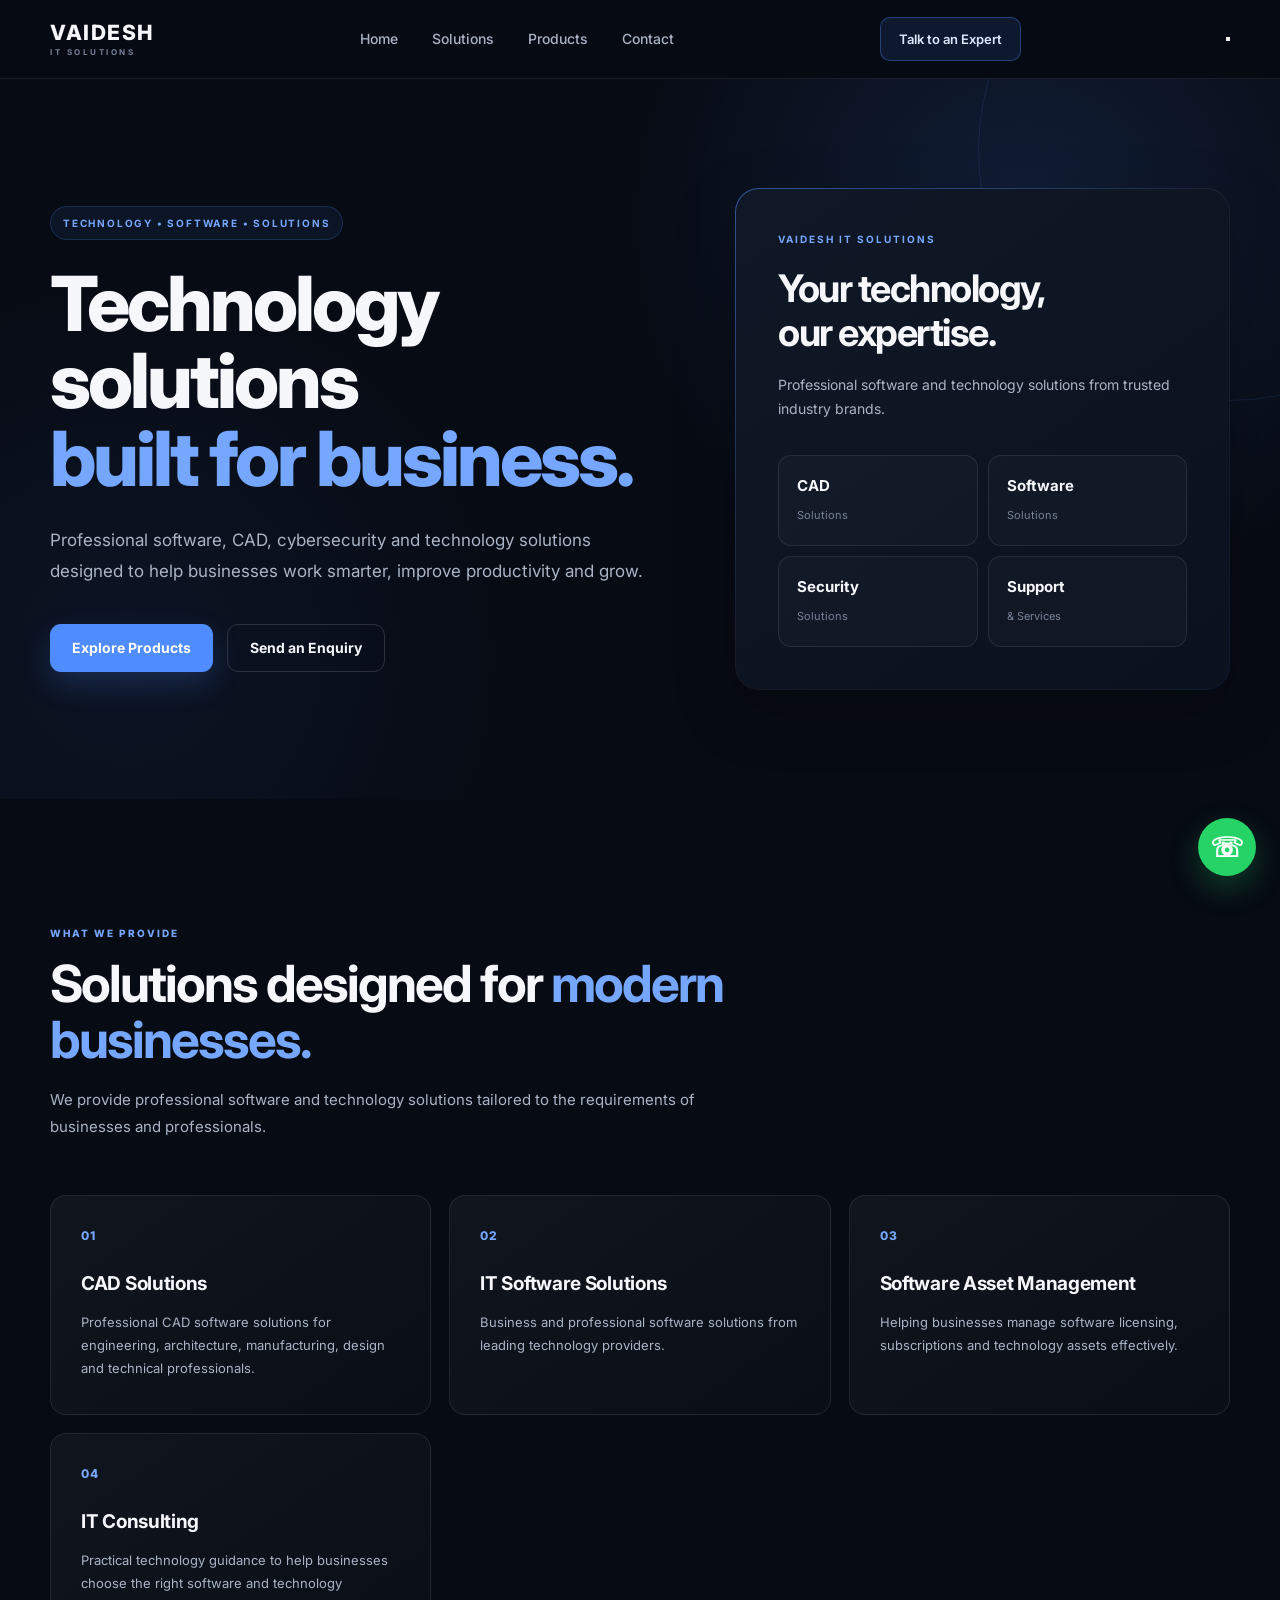
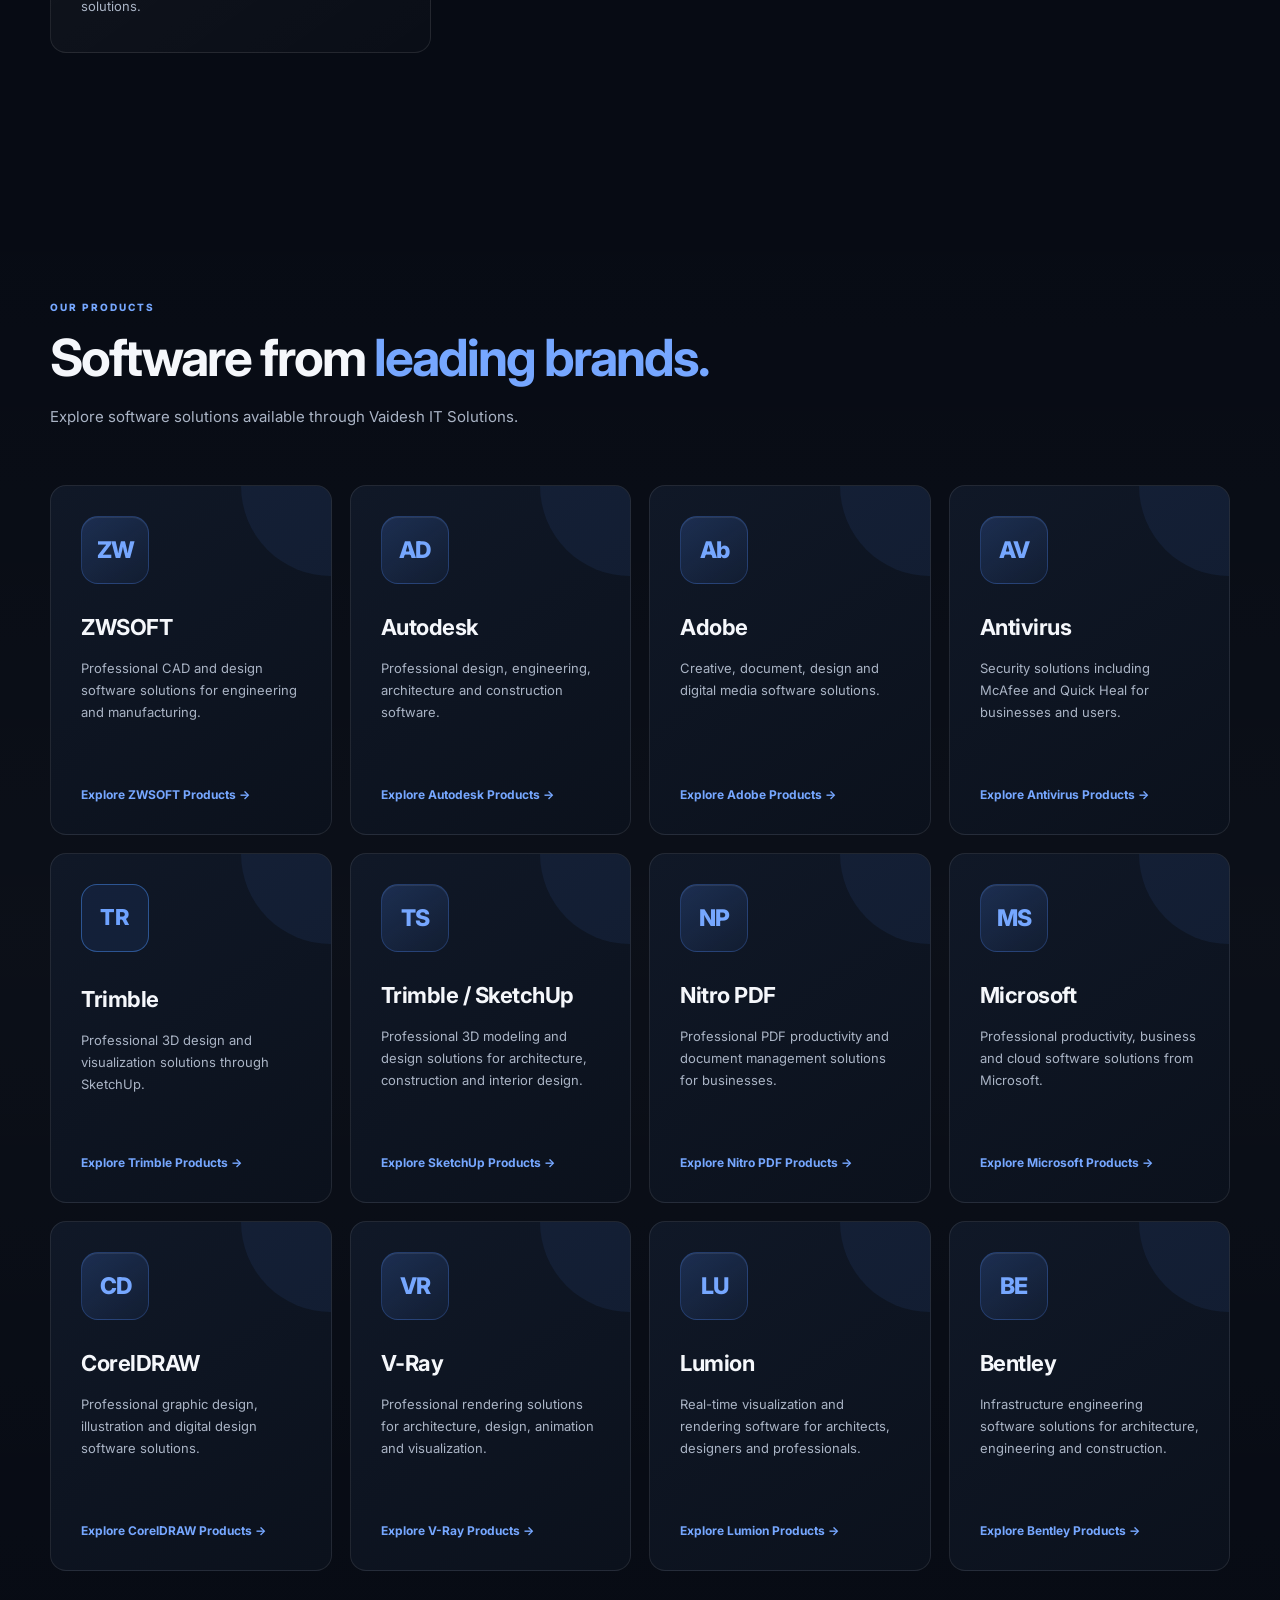
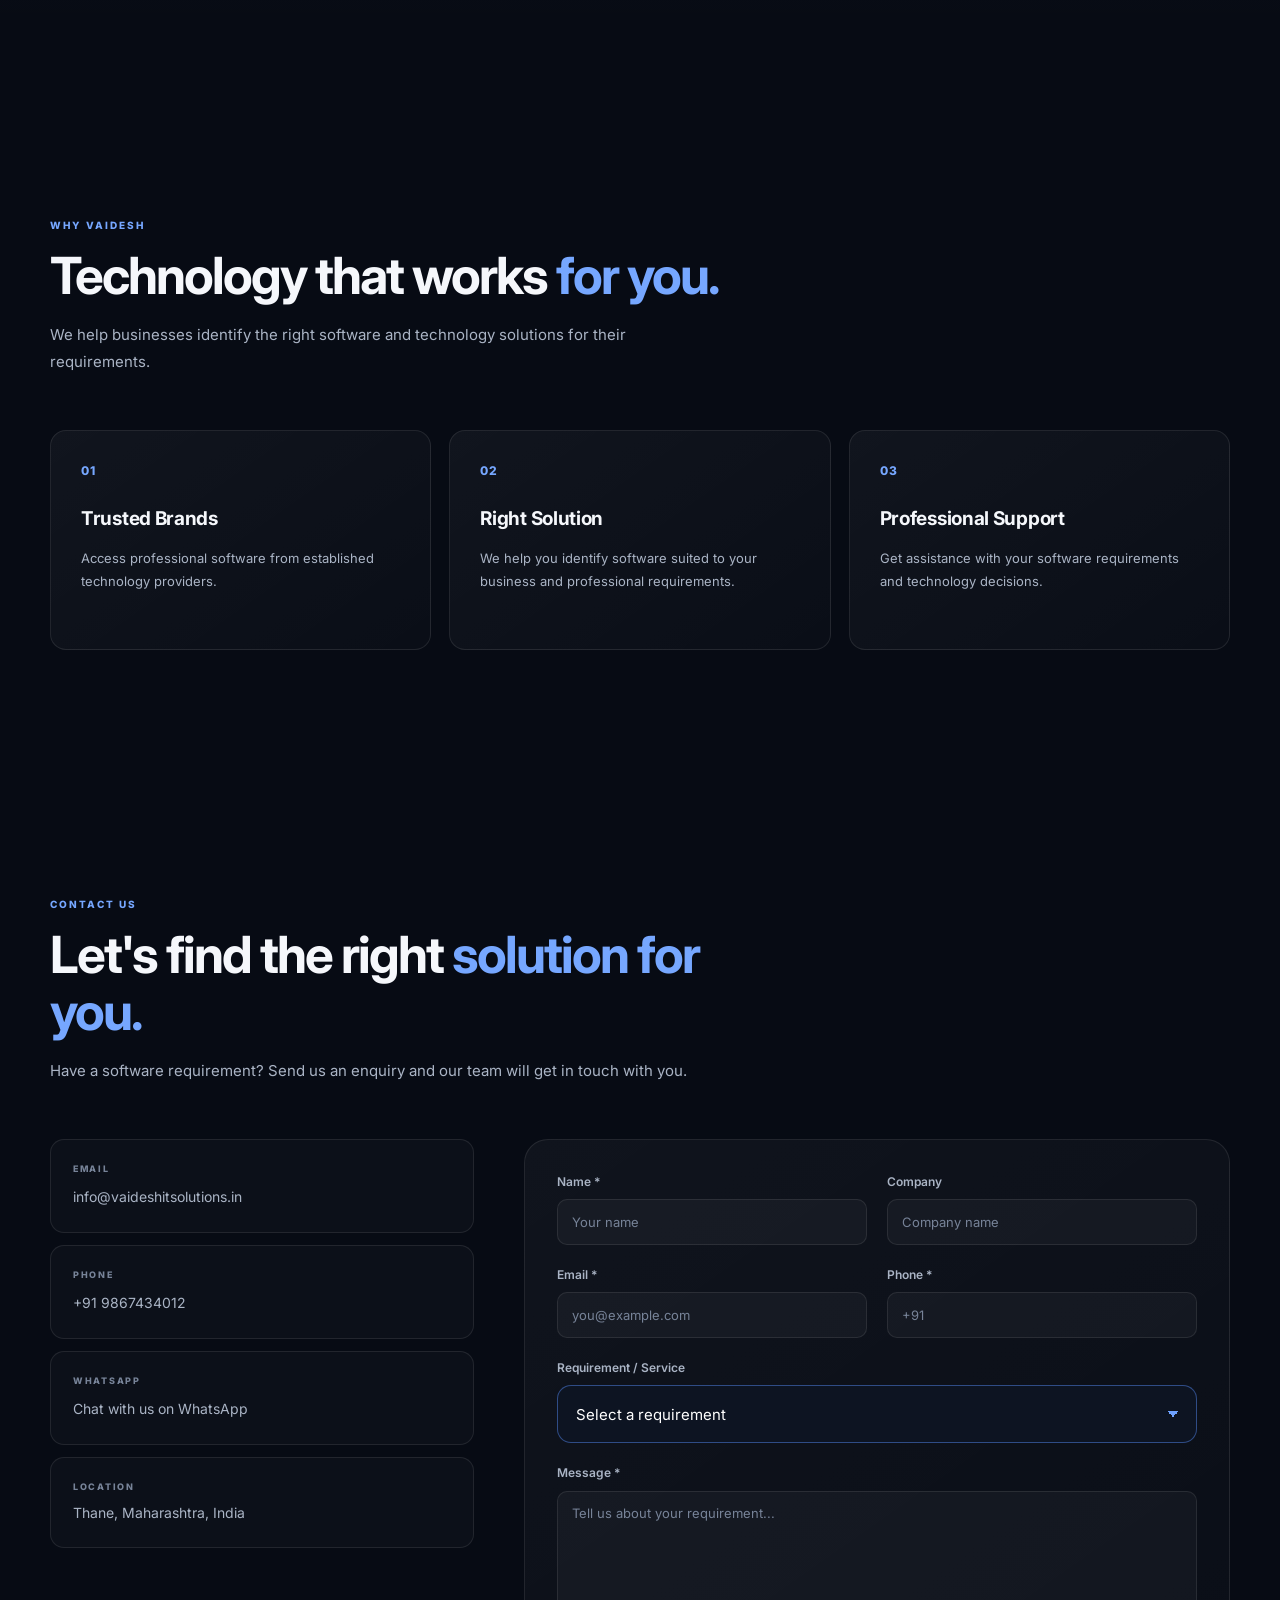
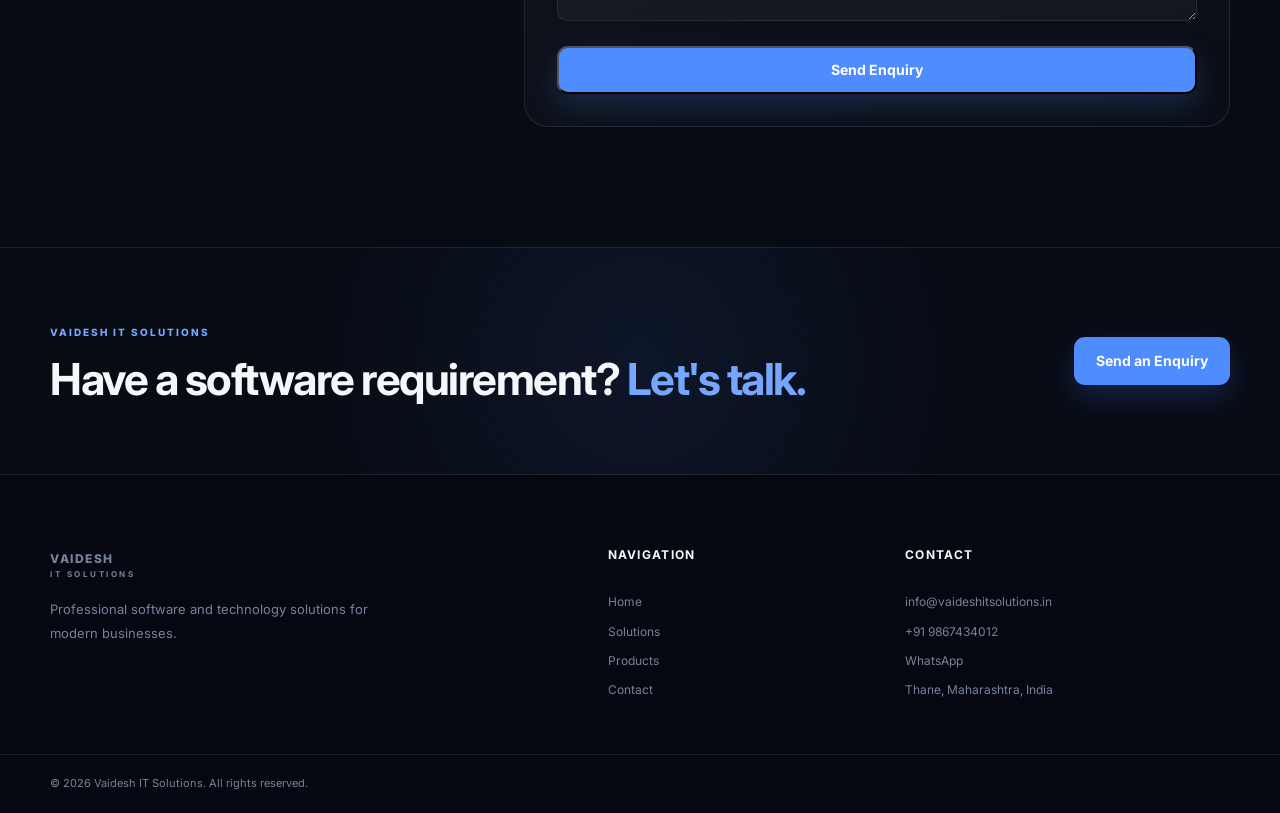
==== index.html @ 8e7316bc "Update index.html" ====
<!DOCTYPE html>
<html lang="en">
<head>
    <meta charset="UTF-8">
    <meta name="viewport" content="width=device-width, initial-scale=1.0">

    <title>Vaidesh IT Solutions | Software & Technology Solutions</title>

    <meta name="description"
          content="Vaidesh IT Solutions provides professional software, CAD, cybersecurity and technology solutions for businesses.">

    <link rel="stylesheet" href="style.css">

    <link rel="preconnect" href="https://fonts.googleapis.com">
    <link rel="preconnect" href="https://fonts.gstatic.com" crossorigin>

    <link href="https://fonts.googleapis.com/css2?family=Inter:wght@400;500;600;700;800&display=swap"
          rel="stylesheet">
</head>

<body>

<!-- ================= NAVBAR ================= -->

<header class="navbar">
    <div class="container nav-container">

        <a href="#home" class="logo">
            <span>VAIDESH</span>
            <small>IT SOLUTIONS</small>
        </a>

        <nav class="nav-links">
            <a href="#home">Home</a>
            <a href="#solutions">Solutions</a>
            <a href="#products">Products</a>
            <a href="#contact">Contact</a>
        </nav>

        <a href="#contact" class="nav-button">
            Talk to an Expert
        </a>

    </div>
</header>


<!-- ================= MAIN ================= -->

<main>

<!-- ================= HERO ================= -->

<section id="home" class="hero">

    <div class="container hero-content">

        <div class="hero-text">

            <div class="eyebrow">
                TECHNOLOGY • SOFTWARE • SOLUTIONS
            </div>

            <h1>
                Technology solutions
                <span>built for business.</span>
            </h1>

            <p>
                Professional software, CAD, cybersecurity and
                technology solutions designed to help businesses
                work smarter, improve productivity and grow.
            </p>

            <div class="hero-buttons">

                <a href="#products" class="btn btn-primary">
                    Explore Products
                </a>

                <a href="#contact" class="btn btn-secondary">
                    Send an Enquiry
                </a>

            </div>

        </div>


        <div class="hero-card">

            <div class="hero-card-content">

                <span class="hero-card-label">
                    VAIDESH IT SOLUTIONS
                </span>

                <h2>
                    Your technology,
                    <br>
                    our expertise.
                </h2>

                <p>
                    Professional software and technology
                    solutions from trusted industry brands.
                </p>

                <div class="hero-stat-grid">

                    <div>
                        <strong>CAD</strong>
                        <span>Solutions</span>
                    </div>

                    <div>
                        <strong>Software</strong>
                        <span>Solutions</span>
                    </div>

                    <div>
                        <strong>Security</strong>
                        <span>Solutions</span>
                    </div>

                    <div>
                        <strong>Support</strong>
                        <span>& Services</span>
                    </div>

                </div>

            </div>

        </div>

    </div>

</section>


<!-- ================= SOLUTIONS ================= -->

<section id="solutions" class="section">

    <div class="container">

        <div class="section-heading">

            <span class="section-label">
                WHAT WE PROVIDE
            </span>

            <h2>
                Solutions designed for
                <span>modern businesses.</span>
            </h2>

            <p>
                We provide professional software and technology
                solutions tailored to the requirements of
                businesses and professionals.
            </p>

        </div>


        <div class="info-grid">

            <div class="info-card">

                <div class="card-number">01</div>

                <h3>CAD Solutions</h3>

                <p>
                    Professional CAD software solutions for
                    engineering, architecture, manufacturing,
                    design and technical professionals.
                </p>

            </div>


            <div class="info-card">

                <div class="card-number">02</div>

                <h3>IT Software Solutions</h3>

                <p>
                    Business and professional software solutions
                    from leading technology providers.
                </p>

            </div>


            <div class="info-card">

                <div class="card-number">03</div>

                <h3>Software Asset Management</h3>

                <p>
                    Helping businesses manage software licensing,
                    subscriptions and technology assets effectively.
                </p>

            </div>


            <div class="info-card">

                <div class="card-number">04</div>

                <h3>IT Consulting</h3>

                <p>
                    Practical technology guidance to help businesses
                    choose the right software and technology solutions.
                </p>

            </div>

        </div>

    </div>

</section>


<!-- ================= PRODUCTS ================= -->

<section id="products" class="section products-section">

    <div class="container">

        <div class="section-heading">

            <span class="section-label">
                OUR PRODUCTS
            </span>

            <h2>
                Software from
                <span>leading brands.</span>
            </h2>

            <p>
                Explore software solutions available through
                Vaidesh IT Solutions.
            </p>

        </div>


        <div class="catalog-grid">


            <!-- ZWSOFT -->

            <a href="zwsoft.html" class="catalog-card">

                <div class="brand-short">
                    ZW
                </div>

                <h3>ZWSOFT</h3>

                <p>
                    Professional CAD and design software
                    solutions for engineering and manufacturing.
                </p>

                <span class="catalog-link">
                    Explore ZWSOFT Products →
                </span>

            </a>


            <!-- AUTODESK -->

            <a href="AutoDesk.html" class="catalog-card">

                <div class="brand-short">
                    AD
                </div>

                <h3>Autodesk</h3>

                <p>
                    Professional design, engineering,
                    architecture and construction software.
                </p>

                <span class="catalog-link">
                    Explore Autodesk Products →
                </span>

            </a>


            <!-- ADOBE -->

            <a href="Adobe.html" class="catalog-card">

                <div class="brand-short">
                    Ab
                </div>

                <h3>Adobe</h3>

                <p>
                    Creative, document, design and
                    digital media software solutions.
                </p>

                <span class="catalog-link">
                    Explore Adobe Products →
                </span>

            </a>


            <!-- ANTIVIRUS -->

            <a href="AntiVirus.html" class="catalog-card">

                <div class="brand-short">
                    AV
                </div>

                <h3>Antivirus</h3>

                <p>
                    Security solutions including McAfee
                    and Quick Heal for businesses and users.
                </p>

                <span class="catalog-link">
                    Explore Antivirus Products →
                </span>

            </a>
            <!-- TRIMBLE -->

<a href="Trimble.html" class="catalog-card">

    <div class="brand-mark">
        TR
    </div>

    <h3>
        Trimble
    </h3>

    <p>
        Professional 3D design and visualization
        solutions through SketchUp.
    </p>

    <span class="catalog-link">
        Explore Trimble Products →
    </span>

</a>
            <!-- TRIMBLE / SKETCHUP -->

<a href="Trimble.html" class="catalog-card">

    <div class="brand-short">
        TS
    </div>

    <h3>Trimble / SketchUp</h3>

    <p>
        Professional 3D modeling and design solutions
        for architecture, construction and interior design.
    </p>

    <span class="catalog-link">
        Explore SketchUp Products →
    </span>

</a>


<!-- NITRO PDF -->

<a href="NitroPDF.html" class="catalog-card">

    <div class="brand-short">
        NP
    </div>

    <h3>Nitro PDF</h3>

    <p>
        Professional PDF productivity and document
        management solutions for businesses.
    </p>

    <span class="catalog-link">
        Explore Nitro PDF Products →
    </span>

</a>


<!-- MICROSOFT -->

<a href="Microsoft.html" class="catalog-card">

    <div class="brand-short">
        MS
    </div>

    <h3>Microsoft</h3>

    <p>
        Professional productivity, business and
        cloud software solutions from Microsoft.
    </p>

    <span class="catalog-link">
        Explore Microsoft Products →
    </span>

</a>


<!-- COREL -->

<a href="CorelDRAW.html" class="catalog-card">

    <div class="brand-short">
        CD
    </div>

    <h3>CorelDRAW</h3>

    <p>
        Professional graphic design, illustration and
        digital design software solutions.
    </p>

    <span class="catalog-link">
        Explore CorelDRAW Products →
    </span>

</a>


<!-- V-RAY -->

<a href="VRay.html" class="catalog-card">

    <div class="brand-short">
        VR
    </div>

    <h3>V-Ray</h3>

    <p>
        Professional rendering solutions for
        architecture, design, animation and visualization.
    </p>

    <span class="catalog-link">
        Explore V-Ray Products →
    </span>

</a>


<!-- LUMION -->

<a href="Lumion.html" class="catalog-card">

    <div class="brand-short">
        LU
    </div>

    <h3>Lumion</h3>

    <p>
        Real-time visualization and rendering software
        for architects, designers and professionals.
    </p>

    <span class="catalog-link">
        Explore Lumion Products →
    </span>

</a>


<!-- BENTLEY -->

<a href="Bentley.html" class="catalog-card">

    <div class="brand-short">
        BE
    </div>

    <h3>Bentley</h3>

    <p>
        Infrastructure engineering software solutions
        for architecture, engineering and construction.
    </p>

    <span class="catalog-link">
        Explore Bentley Products →
    </span>

</a>

        </div>

    </div>

</section>


<!-- ================= WHY VAIDESH ================= -->

<section class="section">

    <div class="container">

        <div class="section-heading">

            <span class="section-label">
                WHY VAIDESH
            </span>

            <h2>
                Technology that works
                <span>for you.</span>
            </h2>

            <p>
                We help businesses identify the right software
                and technology solutions for their requirements.
            </p>

        </div>


        <div class="info-grid">

            <div class="info-card">

                <div class="card-number">01</div>

                <h3>Trusted Brands</h3>

                <p>
                    Access professional software from established
                    technology providers.
                </p>

            </div>


            <div class="info-card">

                <div class="card-number">02</div>

                <h3>Right Solution</h3>

                <p>
                    We help you identify software suited to your
                    business and professional requirements.
                </p>

            </div>


            <div class="info-card">

                <div class="card-number">03</div>

                <h3>Professional Support</h3>

                <p>
                    Get assistance with your software requirements
                    and technology decisions.
                </p>

            </div>

        </div>

    </div>

</section>


<!-- ================= CONTACT ================= -->

<section id="contact" class="section">

    <div class="container">

        <div class="section-heading">

            <span class="section-label">
                CONTACT US
            </span>

            <h2>
                Let's find the right
                <span>solution for you.</span>
            </h2>

            <p>
                Have a software requirement? Send us an enquiry
                and our team will get in touch with you.
            </p>

        </div>


        <div class="contact-grid">


            <div class="contact-details">

                <div class="contact-card">

                    <span>EMAIL</span>

                    <a href="mailto:info@vaideshitsolutions.in">
                        info@vaideshitsolutions.in
                    </a>

                </div>


                <div class="contact-card">

                    <span>PHONE</span>

                    <a href="tel:+919867434012">
                        +91 9867434012
                    </a>

                </div>


                <div class="contact-card">

                    <span>WHATSAPP</span>

                    <a href="https://wa.me/919867434012">
                        Chat with us on WhatsApp
                    </a>

                </div>


                <div class="contact-card">

                    <span>LOCATION</span>

                    <p>
                        Thane, Maharashtra, India
                    </p>

                </div>

            </div>


            <!-- ================= ENQUIRY FORM ================= -->

            <form
                class="contact-form"
                action="https://formspree.io/f/xljryepz"
                method="POST"
            >

                <input
                    type="hidden"
                    name="_subject"
                    value="New Vaidesh IT Solutions Website Enquiry"
                >


                <div class="form-grid">


                    <div class="form-group">

                        <label for="name">
                            Name *
                        </label>

                        <input
                            type="text"
                            id="name"
                            name="name"
                            placeholder="Your name"
                            required
                        >

                    </div>


                    <div class="form-group">

                        <label for="company">
                            Company
                        </label>

                        <input
                            type="text"
                            id="company"
                            name="company"
                            placeholder="Company name"
                        >

                    </div>


                    <div class="form-group">

                        <label for="email">
                            Email *
                        </label>

                        <input
                            type="email"
                            id="email"
                            name="email"
                            placeholder="you@example.com"
                            required
                        >

                    </div>


                    <div class="form-group">

                        <label for="phone">
                            Phone *
                        </label>

                        <input
                            type="tel"
                            id="phone"
                            name="phone"
                            placeholder="+91"
                            required
                        >

                    </div>


                    <div class="form-group full">

                        <label for="requirement">
                            Requirement / Service
                        </label>

                        <select
                            id="requirement"
                            name="requirement"
                        >

                            <option value="">
                                Select a requirement
                            </option>

                            <option>CAD Solutions</option>
                            <option>IT Software Solutions</option>
                            <option>Software Asset Management</option>
                            <option>IT Consulting</option>
                            <option>ZWSOFT</option>
                            <option>Autodesk</option>
                            <option>Adobe</option>
                            <option>Antivirus</option>
                            <option>Other</option>

                        </select>

                    </div>


                    <div class="form-group full">

                        <label for="message">
                            Message *
                        </label>

                        <textarea
                            id="message"
                            name="message"
                            placeholder="Tell us about your requirement..."
                            required
                        ></textarea>

                    </div>

                </div>


                <button
                    type="submit"
                    class="btn btn-primary form-submit"
                >
                    Send Enquiry
                </button>

            </form>

        </div>

    </div>

</section>


<!-- ================= CTA ================= -->

<section class="cta-section">

    <div class="container cta-content">

        <div>

            <span class="section-label">
                VAIDESH IT SOLUTIONS
            </span>

            <h2>
                Have a software requirement?
                <span>Let's talk.</span>
            </h2>

        </div>

        <a href="#contact" class="btn btn-primary">
            Send an Enquiry
        </a>

    </div>

</section>

</main>


<!-- ================= FOOTER ================= -->

<footer class="footer">

    <div class="container footer-grid">


        <div>

            <a href="#home" class="logo footer-logo">

                <span>VAIDESH</span>

                <small>IT SOLUTIONS</small>

            </a>

            <p>
                Professional software and technology
                solutions for modern businesses.
            </p>

        </div>


        <div>

            <h4>Navigation</h4>

            <a href="#home">Home</a>
            <a href="#solutions">Solutions</a>
            <a href="#products">Products</a>
            <a href="#contact">Contact</a>

        </div>


        <div>

            <h4>Contact</h4>

            <a href="mailto:info@vaideshitsolutions.in">
                info@vaideshitsolutions.in
            </a>

            <a href="tel:+919867434012">
                +91 9867434012
            </a>

            <a href="https://wa.me/919867434012">
                WhatsApp
            </a>

            <span>
                Thane, Maharashtra, India
            </span>

        </div>

    </div>


    <div class="footer-bottom">

        <div class="container">

            <p>
                © 2026 Vaidesh IT Solutions.
                All rights reserved.
            </p>

        </div>

    </div>

</footer>


<!-- ================= WHATSAPP ================= -->

<a
    href="https://wa.me/919867434012"
    class="whatsapp-float"
    aria-label="Chat with us on WhatsApp"
>
    <span class="whatsapp-icon">☏</span>
</a>


<script src="script.js"></script>

</body>
</html>
---- style.css ----
/* =========================================================
   VAIDESH IT SOLUTIONS
   Main Website Styles
   ========================================================= */


/* ================= ROOT ================= */

:root {
    --bg: #070b14;
    --bg-soft: #0c1220;
    --card: #101827;
    --card-hover: #141f32;

    --text: #f5f7fb;
    --text-soft: #aab4c5;
    --text-muted: #778398;

    --accent: #4f8cff;
    --accent-light: #76a7ff;
    --accent-dark: #2864d7;

    --border: rgba(255, 255, 255, 0.09);
    --border-light: rgba(255, 255, 255, 0.14);

    --success: #25d366;

    --container: 1180px;

    --radius-sm: 10px;
    --radius-md: 16px;
    --radius-lg: 24px;

    --shadow: 0 20px 60px rgba(0, 0, 0, 0.25);
}


/* ================= RESET ================= */

* {
    margin: 0;
    padding: 0;
    box-sizing: border-box;
}

html {
    scroll-behavior: smooth;
}

body {
    font-family: "Inter", sans-serif;
    background: var(--bg);
    color: var(--text);
    line-height: 1.6;
    overflow-x: hidden;
}

a {
    color: inherit;
    text-decoration: none;
}

button,
input,
textarea,
select {
    font-family: inherit;
}

img {
    max-width: 100%;
    display: block;
}


/* ================= CONTAINER ================= */

.container {
    width: min(var(--container), calc(100% - 48px));
    margin: 0 auto;
}


/* ================= NAVBAR ================= */

.navbar {
    position: sticky;
    top: 0;
    z-index: 1000;

    background: rgba(7, 11, 20, 0.88);
    backdrop-filter: blur(18px);
    -webkit-backdrop-filter: blur(18px);

    border-bottom: 1px solid var(--border);
}

.nav-container {
    min-height: 78px;

    display: flex;
    align-items: center;
    justify-content: space-between;

    gap: 30px;
}


/* ================= LOGO ================= */

.logo {
    display: inline-flex;
    flex-direction: column;
    line-height: 1;
    gap: 5px;
}

.logo span {
    font-size: 21px;
    font-weight: 800;
    letter-spacing: 1.5px;
}

.logo small {
    font-size: 8px;
    font-weight: 700;
    letter-spacing: 2.5px;
    color: var(--text-muted);
}


/* ================= NAV LINKS ================= */

.nav-links {
    display: flex;
    align-items: center;
    gap: 34px;
}

.nav-links a {
    color: var(--text-soft);
    font-size: 14px;
    font-weight: 500;

    transition:
        color 0.25s ease,
        transform 0.25s ease;
}

.nav-links a:hover {
    color: var(--text);
    transform: translateY(-1px);
}


/* ================= NAV BUTTON ================= */

.nav-button {
    padding: 11px 18px;

    border-radius: 10px;

    background: rgba(79, 140, 255, 0.12);
    border: 1px solid rgba(79, 140, 255, 0.35);

    color: #dbe8ff;

    font-size: 13px;
    font-weight: 600;

    transition:
        background 0.25s ease,
        border-color 0.25s ease,
        transform 0.25s ease;
}

.nav-button:hover {
    background: rgba(79, 140, 255, 0.2);
    border-color: rgba(79, 140, 255, 0.6);
    transform: translateY(-2px);
}


/* ================= HERO ================= */

.hero {
    position: relative;
    min-height: 720px;

    display: flex;
    align-items: center;

    overflow: hidden;

    background:
        radial-gradient(
            circle at 80% 20%,
            rgba(79, 140, 255, 0.15),
            transparent 34%
        ),
        radial-gradient(
            circle at 10% 80%,
            rgba(79, 140, 255, 0.07),
            transparent 30%
        );
}

.hero::before {
    content: "";

    position: absolute;
    width: 500px;
    height: 500px;

    right: -200px;
    top: -180px;

    border-radius: 50%;

    border: 1px solid rgba(79, 140, 255, 0.12);

    pointer-events: none;
}

.hero-content {
    display: grid;
    grid-template-columns: 1.1fr 0.9fr;

    align-items: center;

    gap: 80px;

    padding: 100px 0;
}


/* ================= HERO TEXT ================= */

.hero-text {
    max-width: 650px;
}

.eyebrow {
    display: inline-flex;

    padding: 8px 12px;

    margin-bottom: 25px;

    border-radius: 999px;

    background: rgba(79, 140, 255, 0.08);
    border: 1px solid rgba(79, 140, 255, 0.2);

    color: var(--accent-light);

    font-size: 10px;
    font-weight: 700;
    letter-spacing: 1.8px;
}

.hero h1 {
    font-size: clamp(48px, 6vw, 76px);

    line-height: 1.02;

    letter-spacing: -3px;

    font-weight: 800;

    margin-bottom: 28px;
}

.hero h1 span {
    display: block;
    color: var(--accent-light);
}

.hero-text > p {
    max-width: 600px;

    color: var(--text-soft);

    font-size: 17px;

    line-height: 1.8;

    margin-bottom: 38px;
}


/* ================= HERO BUTTONS ================= */

.hero-buttons {
    display: flex;
    align-items: center;
    gap: 14px;

    flex-wrap: wrap;
}


/* ================= BUTTONS ================= */

.btn {
    display: inline-flex;

    align-items: center;
    justify-content: center;

    min-height: 48px;

    padding: 0 22px;

    border-radius: 11px;

    font-size: 14px;
    font-weight: 700;

    transition:
        transform 0.25s ease,
        box-shadow 0.25s ease,
        background 0.25s ease,
        border-color 0.25s ease;
}

.btn:hover {
    transform: translateY(-2px);
}

.btn-primary {
    background: var(--accent);
    color: white;

    box-shadow:
        0 12px 30px rgba(79, 140, 255, 0.2);
}

.btn-primary:hover {
    background: var(--accent-dark);

    box-shadow:
        0 16px 35px rgba(79, 140, 255, 0.3);
}

.btn-secondary {
    background: transparent;

    border: 1px solid var(--border-light);

    color: var(--text);
}

.btn-secondary:hover {
    background: rgba(255, 255, 255, 0.05);
}


/* ================= HERO CARD ================= */

.hero-card {
    position: relative;

    padding: 1px;

    border-radius: var(--radius-lg);

    background:
        linear-gradient(
            135deg,
            rgba(79, 140, 255, 0.55),
            rgba(255, 255, 255, 0.05),
            rgba(79, 140, 255, 0.1)
        );

    box-shadow: var(--shadow);
}

.hero-card-content {
    padding: 42px;

    border-radius: calc(var(--radius-lg) - 1px);

    background:
        linear-gradient(
            145deg,
            #101827,
            #0b111d
        );
}

.hero-card-label {
    display: block;

    color: var(--accent-light);

    font-size: 10px;
    font-weight: 700;

    letter-spacing: 2px;

    margin-bottom: 20px;
}

.hero-card h2 {
    font-size: 38px;
    line-height: 1.15;

    letter-spacing: -1.5px;

    margin-bottom: 18px;
}

.hero-card p {
    color: var(--text-soft);

    font-size: 14px;

    line-height: 1.7;

    margin-bottom: 35px;
}


/* ================= HERO STATS ================= */

.hero-stat-grid {
    display: grid;

    grid-template-columns: 1fr 1fr;

    gap: 10px;
}

.hero-stat-grid div {
    padding: 18px;

    border: 1px solid var(--border);

    border-radius: 13px;

    background: rgba(255, 255, 255, 0.025);
}

.hero-stat-grid strong {
    display: block;

    font-size: 15px;

    margin-bottom: 3px;
}

.hero-stat-grid span {
    color: var(--text-muted);

    font-size: 11px;
}


/* ================= SECTIONS ================= */

.section {
    padding: 120px 0;
}

.products-section {
    background:
        linear-gradient(
            180deg,
            transparent,
            rgba(255, 255, 255, 0.018),
            transparent
        );
}


/* ================= SECTION HEADING ================= */

.section-heading {
    max-width: 720px;

    margin-bottom: 55px;
}

.section-label {
    display: inline-block;

    margin-bottom: 14px;

    color: var(--accent-light);

    font-size: 10px;

    font-weight: 800;

    letter-spacing: 2px;
}

.section-heading h2 {
    font-size: clamp(34px, 4vw, 52px);

    line-height: 1.1;

    letter-spacing: -2px;

    margin-bottom: 18px;
}

.section-heading h2 span {
    color: var(--accent-light);
}

.section-heading > p {
    color: var(--text-soft);

    font-size: 15px;

    line-height: 1.8;

    max-width: 650px;
}


/* ================= INFO GRID ================= */

.info-grid {
    display: grid;

    grid-template-columns: repeat(3, 1fr);

    gap: 18px;
}

.info-grid .info-card:nth-child(4) {
    grid-column: span 1;
}


/* ================= INFO CARD ================= */

.info-card {
    padding: 30px;

    min-height: 220px;

    border-radius: var(--radius-md);

    background:
        linear-gradient(
            145deg,
            rgba(255, 255, 255, 0.045),
            rgba(255, 255, 255, 0.015)
        );

    border: 1px solid var(--border);

    transition:
        transform 0.3s ease,
        border-color 0.3s ease,
        background 0.3s ease;
}

.info-card:hover {
    transform: translateY(-5px);

    border-color: rgba(79, 140, 255, 0.35);

    background: var(--card-hover);
}

.card-number {
    color: var(--accent-light);

    font-size: 12px;

    font-weight: 800;

    letter-spacing: 1px;

    margin-bottom: 24px;
}

.info-card h3 {
    font-size: 19px;

    margin-bottom: 12px;

    letter-spacing: -0.3px;
}

.info-card p {
    color: var(--text-soft);

    font-size: 13px;

    line-height: 1.75;
}


/* ================= PRODUCT GRID ================= */

.catalog-grid {
    display: grid;

    grid-template-columns: repeat(4, 1fr);

    gap: 18px;
}


/* ================= PRODUCT CARD ================= */

.catalog-card {
    position: relative;

    min-height: 350px;

    padding: 30px;

    display: flex;

    flex-direction: column;

    border-radius: var(--radius-md);

    background:
        linear-gradient(
            145deg,
            #101827,
            #0b111c
        );

    border: 1px solid var(--border);

    overflow: hidden;

    transition:
        transform 0.3s ease,
        border-color 0.3s ease,
        box-shadow 0.3s ease;
}

.catalog-card::before {
    content: "";

    position: absolute;

    width: 180px;
    height: 180px;

    right: -90px;
    top: -90px;

    border-radius: 50%;

    background: rgba(79, 140, 255, 0.08);

    transition:
        transform 0.4s ease,
        background 0.4s ease;
}

.catalog-card:hover {
    transform: translateY(-7px);

    border-color: rgba(79, 140, 255, 0.35);

    box-shadow:
        0 20px 50px rgba(0, 0, 0, 0.25);
}

.catalog-card:hover::before {
    transform: scale(1.5);

    background: rgba(79, 140, 255, 0.12);
}


/* ================= BRAND SHORT FORM ================= */

.brand-short {
    position: relative;
    z-index: 1;

    width: 68px;
    height: 68px;

    display: flex;

    align-items: center;
    justify-content: center;

    margin-bottom: 26px;

    border-radius: 17px;

    background:
        linear-gradient(
            145deg,
            rgba(79, 140, 255, 0.2),
            rgba(79, 140, 255, 0.06)
        );

    border: 1px solid rgba(79, 140, 255, 0.25);

    color: var(--accent-light);

    font-size: 23px;

    font-weight: 800;

    letter-spacing: -1px;

    box-shadow:
        inset 0 1px 0 rgba(255, 255, 255, 0.08);
}

.catalog-card h3 {
    position: relative;
    z-index: 1;

    font-size: 22px;

    margin-bottom: 12px;

    letter-spacing: -0.5px;
}

.catalog-card p {
    position: relative;
    z-index: 1;

    color: var(--text-soft);

    font-size: 13px;

    line-height: 1.7;

    margin-bottom: 25px;
}

.catalog-link {
    position: relative;
    z-index: 1;

    margin-top: auto;

    color: var(--accent-light);

    font-size: 12px;

    font-weight: 700;

    transition: transform 0.25s ease;
}

.catalog-card:hover .catalog-link {
    transform: translateX(4px);
}


/* ================= CONTACT ================= */

.contact-grid {
    display: grid;

    grid-template-columns: 0.75fr 1.25fr;

    gap: 50px;

    align-items: start;
}


/* ================= CONTACT DETAILS ================= */

.contact-details {
    display: flex;

    flex-direction: column;

    gap: 12px;
}

.contact-card {
    padding: 22px;

    border: 1px solid var(--border);

    border-radius: 14px;

    background: rgba(255, 255, 255, 0.025);
}

.contact-card > span {
    display: block;

    color: var(--text-muted);

    font-size: 9px;

    font-weight: 800;

    letter-spacing: 1.7px;

    margin-bottom: 8px;
}

.contact-card a,
.contact-card p {
    color: var(--text-soft);

    font-size: 14px;

    line-height: 1.6;

    transition: color 0.25s ease;
}

.contact-card a:hover {
    color: var(--accent-light);
}


/* ================= FORM ================= */

.contact-form {
    padding: 32px;

    border: 1px solid var(--border);

    border-radius: var(--radius-lg);

    background:
        linear-gradient(
            145deg,
            rgba(255, 255, 255, 0.04),
            rgba(255, 255, 255, 0.015)
        );
}

.form-grid {
    display: grid;

    grid-template-columns: 1fr 1fr;

    gap: 20px;
}

.form-group {
    display: flex;

    flex-direction: column;

    gap: 8px;
}

.form-group.full {
    grid-column: 1 / -1;
}

.form-group label {
    color: var(--text-soft);

    font-size: 12px;

    font-weight: 600;
}

.form-group input,
.form-group select,
.form-group textarea {
    width: 100%;

    border: 1px solid var(--border);

    border-radius: 10px;

    background: rgba(255, 255, 255, 0.035);

    color: var(--text);

    outline: none;

    font-size: 13px;

    transition:
        border-color 0.25s ease,
        background 0.25s ease,
        box-shadow 0.25s ease;
}

.form-group input,
.form-group select {
    height: 46px;

    padding: 0 14px;
}

.form-group textarea {
    min-height: 130px;

    resize: vertical;

    padding: 13px 14px;
}

.form-group input::placeholder,
.form-group textarea::placeholder {
    color: var(--text-muted);
}

.form-group select {
    appearance: none;
}

.form-group input:focus,
.form-group select:focus,
.form-group textarea:focus {
    border-color: rgba(79, 140, 255, 0.6);

    background: rgba(79, 140, 255, 0.035);

    box-shadow:
        0 0 0 3px rgba(79, 140, 255, 0.08);
}

.form-submit {
    margin-top: 25px;

    width: 100%;
}


/* ================= CTA ================= */

.cta-section {
    padding: 70px 0;

    border-top: 1px solid var(--border);
    border-bottom: 1px solid var(--border);

    background:
        radial-gradient(
            circle at 50% 50%,
            rgba(79, 140, 255, 0.09),
            transparent 50%
        );
}

.cta-content {
    display: flex;

    align-items: center;

    justify-content: space-between;

    gap: 30px;
}

.cta-content h2 {
    font-size: clamp(28px, 4vw, 44px);

    line-height: 1.15;

    letter-spacing: -1.5px;
}

.cta-content h2 span {
    color: var(--accent-light);
}


/* ================= FOOTER ================= */

.footer {
    padding-top: 70px;

    background: #050810;
}

.footer-grid {
    display: grid;

    grid-template-columns: 1.5fr 0.7fr 1fr;

    gap: 70px;

    padding-bottom: 55px;
}

.footer-logo {
    margin-bottom: 20px;
}

.footer-grid > div:first-child p {
    max-width: 360px;

    color: var(--text-muted);

    font-size: 13px;

    line-height: 1.8;
}

.footer h4 {
    margin-bottom: 18px;

    font-size: 12px;

    text-transform: uppercase;

    letter-spacing: 1.3px;
}

.footer-grid > div:not(:first-child) {
    display: flex;

    flex-direction: column;

    gap: 10px;
}

.footer-grid a,
.footer-grid span {
    color: var(--text-muted);

    font-size: 12px;

    transition: color 0.25s ease;
}

.footer-grid a:hover {
    color: var(--accent-light);
}


/* ================= FOOTER BOTTOM ================= */

.footer-bottom {
    border-top: 1px solid var(--border);

    padding: 20px 0;
}

.footer-bottom p {
    color: var(--text-muted);

    font-size: 11px;
}


/* ================= WHATSAPP ================= */

.whatsapp-float {
    position: fixed;

    right: 24px;
    bottom: 24px;

    z-index: 2000;

    width: 58px;
    height: 58px;

    display: flex;

    align-items: center;
    justify-content: center;

    border-radius: 50%;

    background: var(--success);

    color: white;

    box-shadow:
        0 12px 30px rgba(37, 211, 102, 0.25);

    transition:
        transform 0.25s ease,
        box-shadow 0.25s ease;
}

.whatsapp-float:hover {
    transform: translateY(-4px) scale(1.04);

    box-shadow:
        0 16px 38px rgba(37, 211, 102, 0.35);
}

.whatsapp-icon {
    font-size: 27px;

    line-height: 1;

    font-weight: 700;
}


/* ================= SELECTION ================= */

::selection {
    background: rgba(79, 140, 255, 0.35);

    color: white;
}


/* ================= SCROLLBAR ================= */

::-webkit-scrollbar {
    width: 8px;
}

::-webkit-scrollbar-track {
    background: #050810;
}

::-webkit-scrollbar-thumb {
    background: #1c2739;

    border-radius: 10px;
}

::-webkit-scrollbar-thumb:hover {
    background: #2a3b58;
}


/* =========================================================
   TABLET
   ========================================================= */

@media (max-width: 1000px) {

    .hero-content {
        grid-template-columns: 1fr;

        gap: 50px;
    }

    .hero-text {
        max-width: 800px;
    }

    .hero-card {
        max-width: 700px;
    }

    .catalog-grid {
        grid-template-columns: repeat(2, 1fr);
    }

    .info-grid {
        grid-template-columns: repeat(2, 1fr);
    }

    .contact-grid {
        grid-template-columns: 1fr;
    }

    .footer-grid {
        grid-template-columns: 1fr 1fr;
    }

    .footer-grid > div:first-child {
        grid-column: 1 / -1;
    }
}


/* =========================================================
   MOBILE
   ========================================================= */

@media (max-width: 700px) {

    .container {
        width: min(100% - 32px, var(--container));
    }

    .navbar {
        position: relative;
    }

    .nav-container {
        min-height: 70px;
    }

    .nav-links {
        display: none;
    }

    .nav-button {
        padding: 9px 13px;

        font-size: 11px;
    }

    .logo span {
        font-size: 18px;
    }

    .logo small {
        font-size: 7px;
    }


    /* HERO */

    .hero {
        min-height: auto;
    }

    .hero-content {
        padding: 75px 0;

        gap: 45px;
    }

    .hero h1 {
        font-size: clamp(42px, 13vw, 60px);

        letter-spacing: -2.5px;
    }

    .hero-text > p {
        font-size: 15px;
    }

    .hero-card-content {
        padding: 28px;
    }

    .hero-card h2 {
        font-size: 30px;
    }

    .hero-stat-grid {
        gap: 8px;
    }

    .hero-stat-grid div {
        padding: 14px;
    }


    /* SECTIONS */

    .section {
        padding: 80px 0;
    }

    .section-heading {
        margin-bottom: 38px;
    }

    .section-heading h2 {
        font-size: 36px;
    }


    /* GRIDS */

    .info-grid {
        grid-template-columns: 1fr;
    }

    .catalog-grid {
        grid-template-columns: 1fr;
    }

    .catalog-card {
        min-height: 320px;
    }


    /* FORM */

    .form-grid {
        grid-template-columns: 1fr;
    }

    .form-group.full {
        grid-column: auto;
    }

    .contact-form {
        padding: 22px;
    }


    /* CTA */

    .cta-content {
        flex-direction: column;

        align-items: flex-start;
    }


    /* FOOTER */

    .footer-grid {
        grid-template-columns: 1fr;

        gap: 40px;
    }

    .footer-grid > div:first-child {
        grid-column: auto;
    }


    /* WHATSAPP */

    .whatsapp-float {
        right: 18px;
        bottom: 18px;

        width: 54px;
        height: 54px;
    }

    .whatsapp-icon {
        font-size: 25px;
    }

}


/* =========================================================
   SMALL MOBILE
   ========================================================= */

@media (max-width: 420px) {

    .nav-button {
        display: none;
    }

    .hero-buttons {
        flex-direction: column;

        align-items: stretch;
    }

    .hero-buttons .btn {
        width: 100%;
    }

    .hero-stat-grid {
        grid-template-columns: 1fr;
    }

    .hero h1 {
        font-size: 42px;
    }

    .section-heading h2 {
        font-size: 32px;
    }

}
/* ENQUIRY DROPDOWN FIX */

.contact-form select {
    width: 100%;
    height: 58px;
    padding: 0 50px 0 18px;

    background: #0d1422;
    color: #ffffff;

    border: 1px solid rgba(90, 145, 255, 0.45);
    border-radius: 14px;

    font-family: inherit;
    font-size: 15px;

    outline: none;
    cursor: pointer;

    appearance: none;
    -webkit-appearance: none;
    -moz-appearance: none;

    background-image:
        linear-gradient(45deg, transparent 50%, #6ea1ff 50%),
        linear-gradient(135deg, #6ea1ff 50%, transparent 50%);

    background-position:
        calc(100% - 23px) 25px,
        calc(100% - 17px) 25px;

    background-size: 6px 6px;
    background-repeat: no-repeat;
}

.contact-form select:hover {
    border-color: #6ea1ff;
}

.contact-form select:focus {
    border-color: #6ea1ff;
    box-shadow: 0 0 0 3px rgba(70, 130, 255, 0.12);
}

.contact-form select option {
    background: #0d1422;
    color: #ffffff;
}
/* ================= PRODUCT PAGE ================= */

.product-page {
    padding-top: 120px;
}

.product-page .section-heading {
    max-width: 850px;
}


/* PRODUCT MARK */

.brand-mark {
    width: 68px;
    height: 68px;

    display: flex;
    align-items: center;
    justify-content: center;

    border: 1px solid rgba(77, 148, 255, 0.45);

    border-radius: 16px;

    background: rgba(40, 80, 150, 0.18);

    color: #6ea2ff;

    font-size: 22px;
    font-weight: 800;

    margin-bottom: 30px;
}


/* PRODUCT FEATURES */

.product-features {
    list-style: none;

    padding: 0;
    margin: 24px 0 30px;
}

.product-features li {
    position: relative;

    padding-left: 20px;
    margin-bottom: 10px;

    color: #aebbd4;

    font-size: 14px;
}

.product-features li::before {
    content: "✓";

    position: absolute;
    left: 0;

    color: #6ea2ff;

    font-weight: 700;
}


/* FEATURED PRODUCT */

.featured-product {
    border-color: rgba(77, 148, 255, 0.65);
}

.product-badge {
    display: inline-block;

    padding: 6px 10px;

    margin-bottom: 18px;

    border-radius: 20px;

    background: rgba(77, 148, 255, 0.12);

    border: 1px solid rgba(77, 148, 255, 0.3);

    color: #6ea2ff;

    font-size: 10px;

    font-weight: 800;

    letter-spacing: 1px;
}


/* MOBILE */

@media (max-width: 768px) {

    .product-page {
        padding-top: 90px;
    }

    .brand-mark {
        width: 58px;
        height: 58px;
    }

}
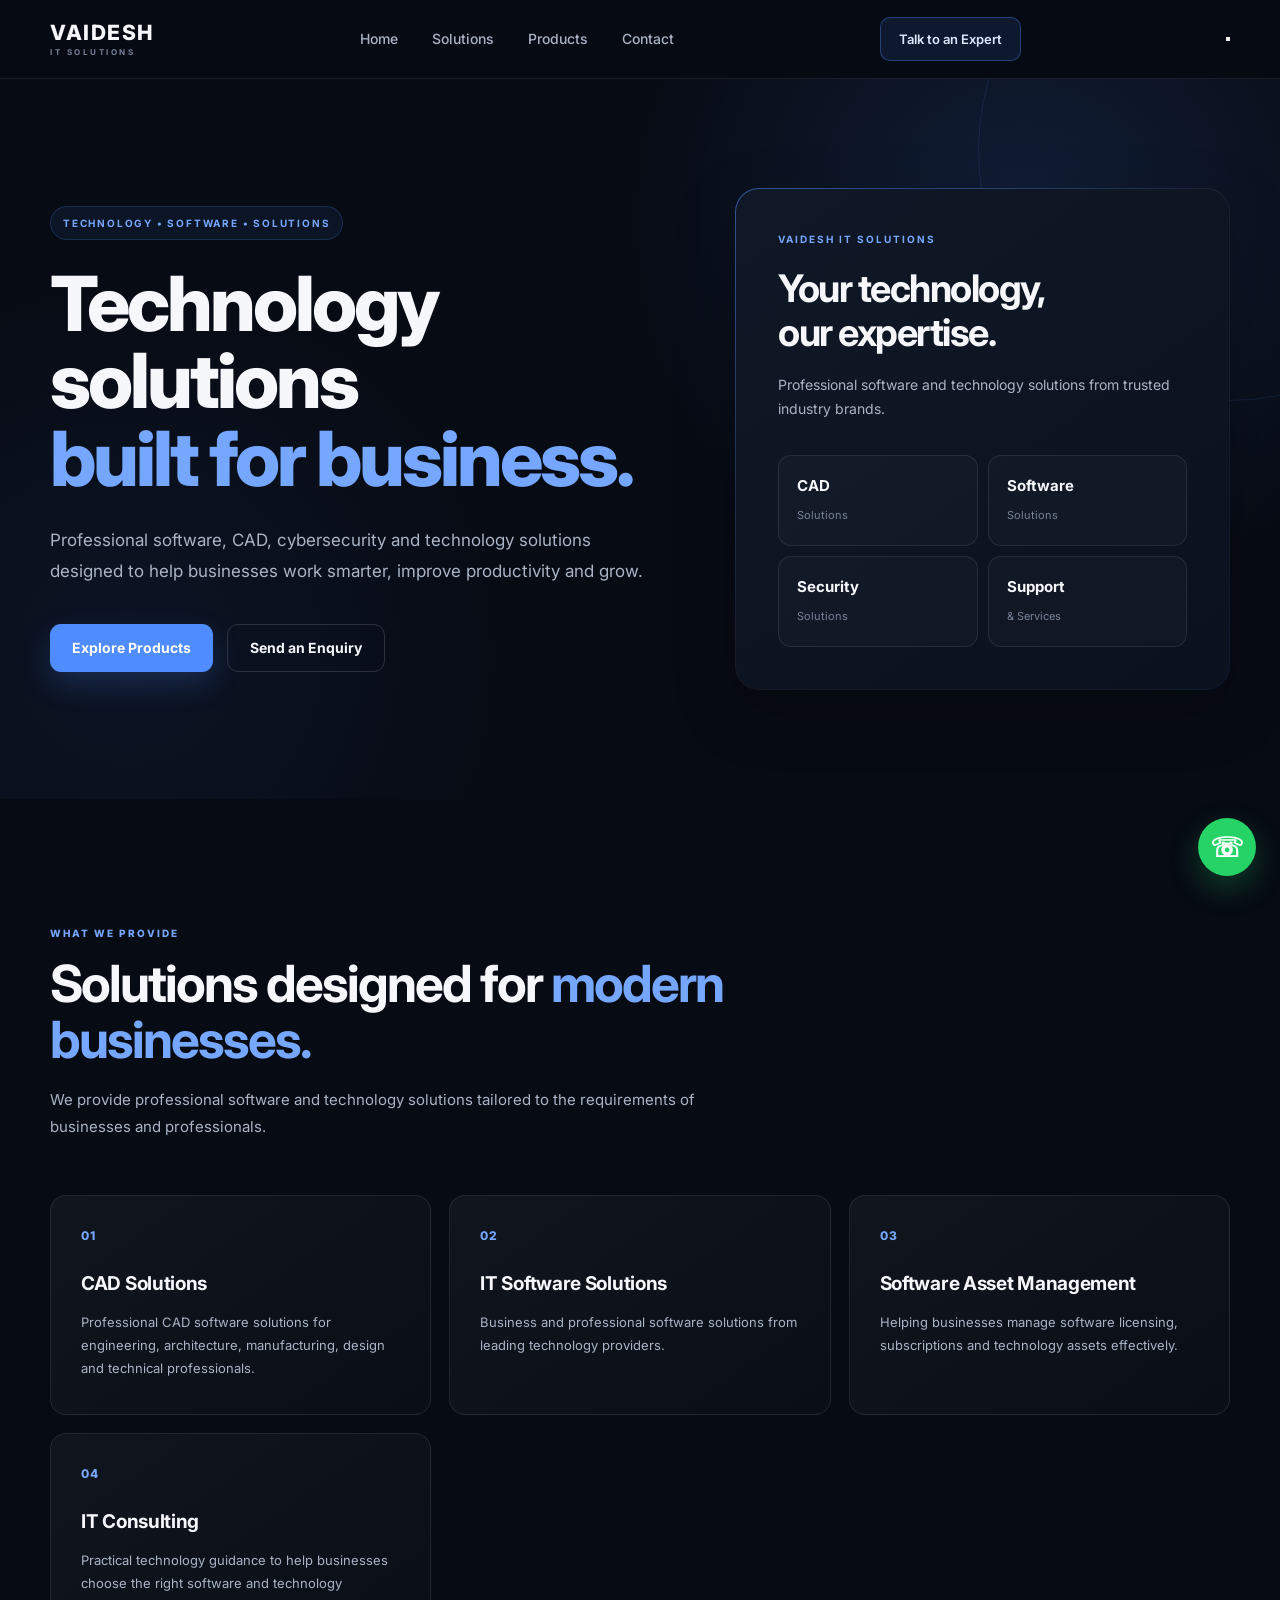
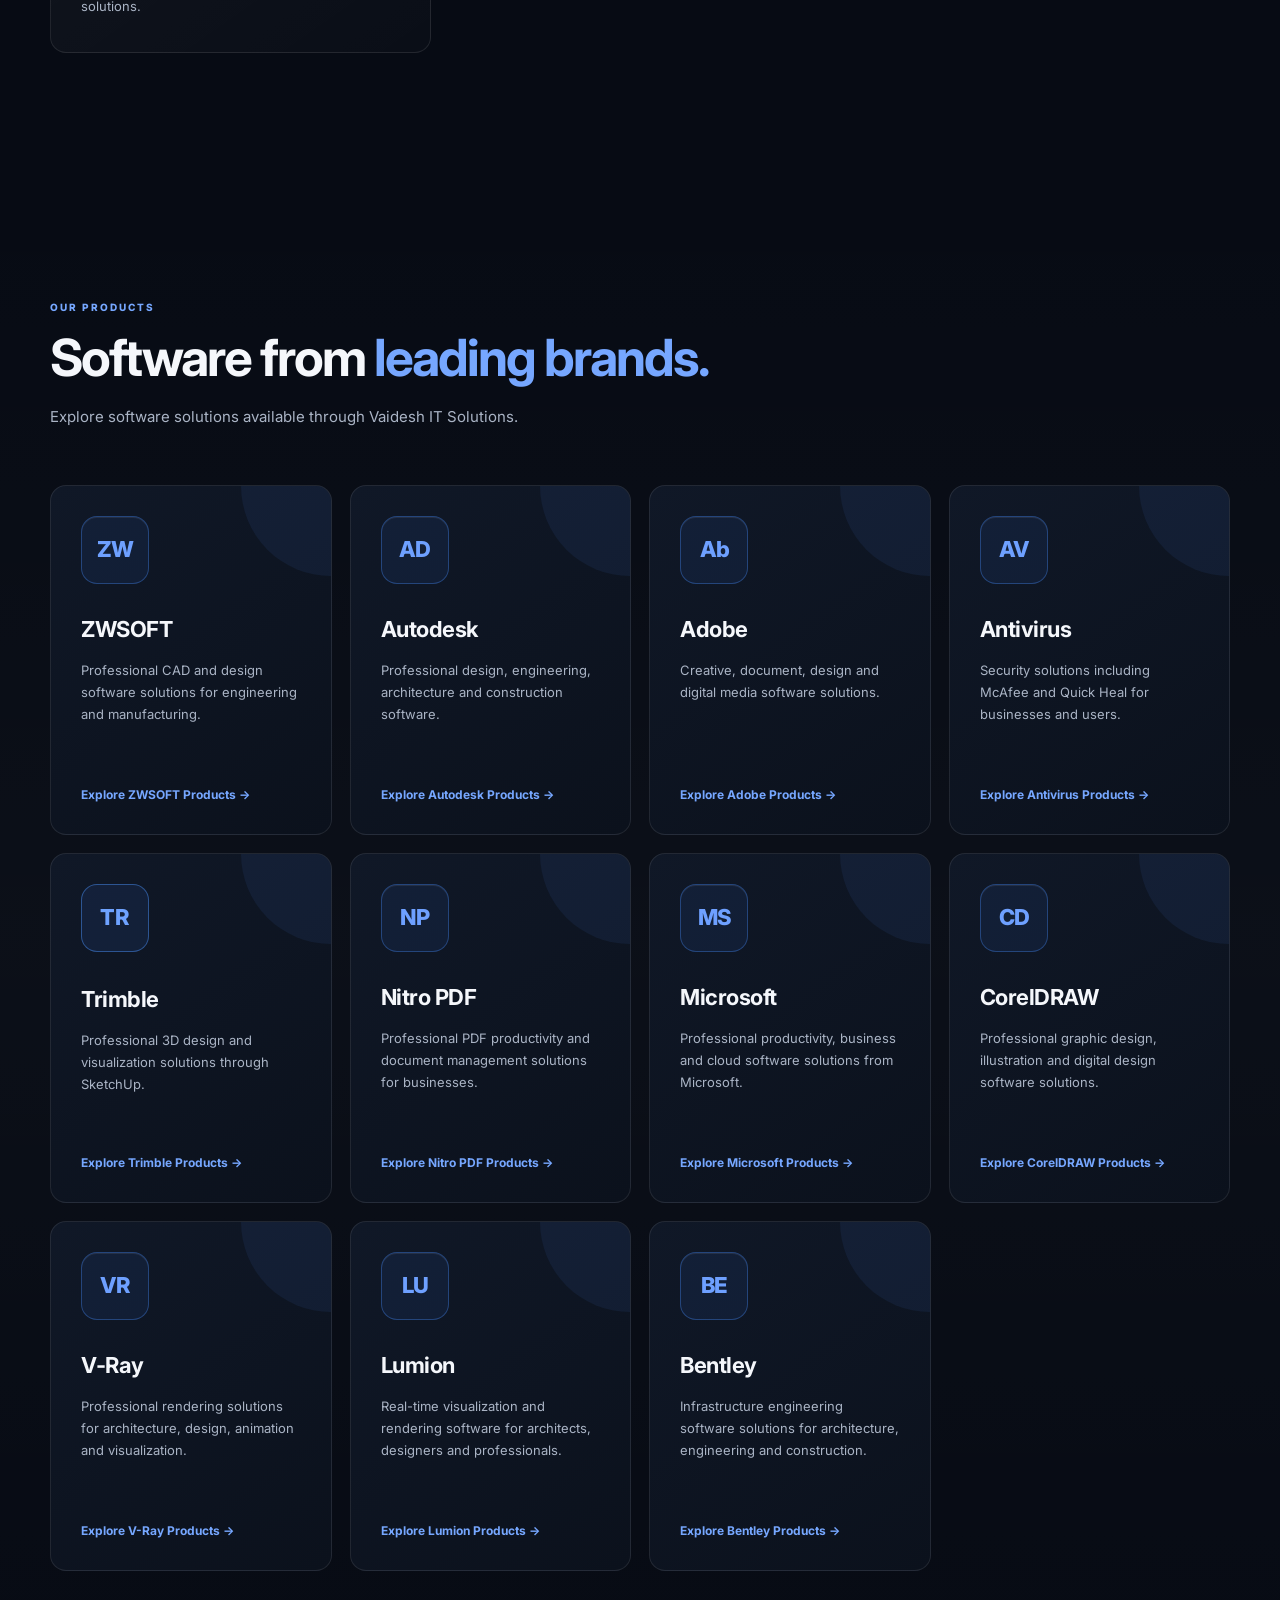
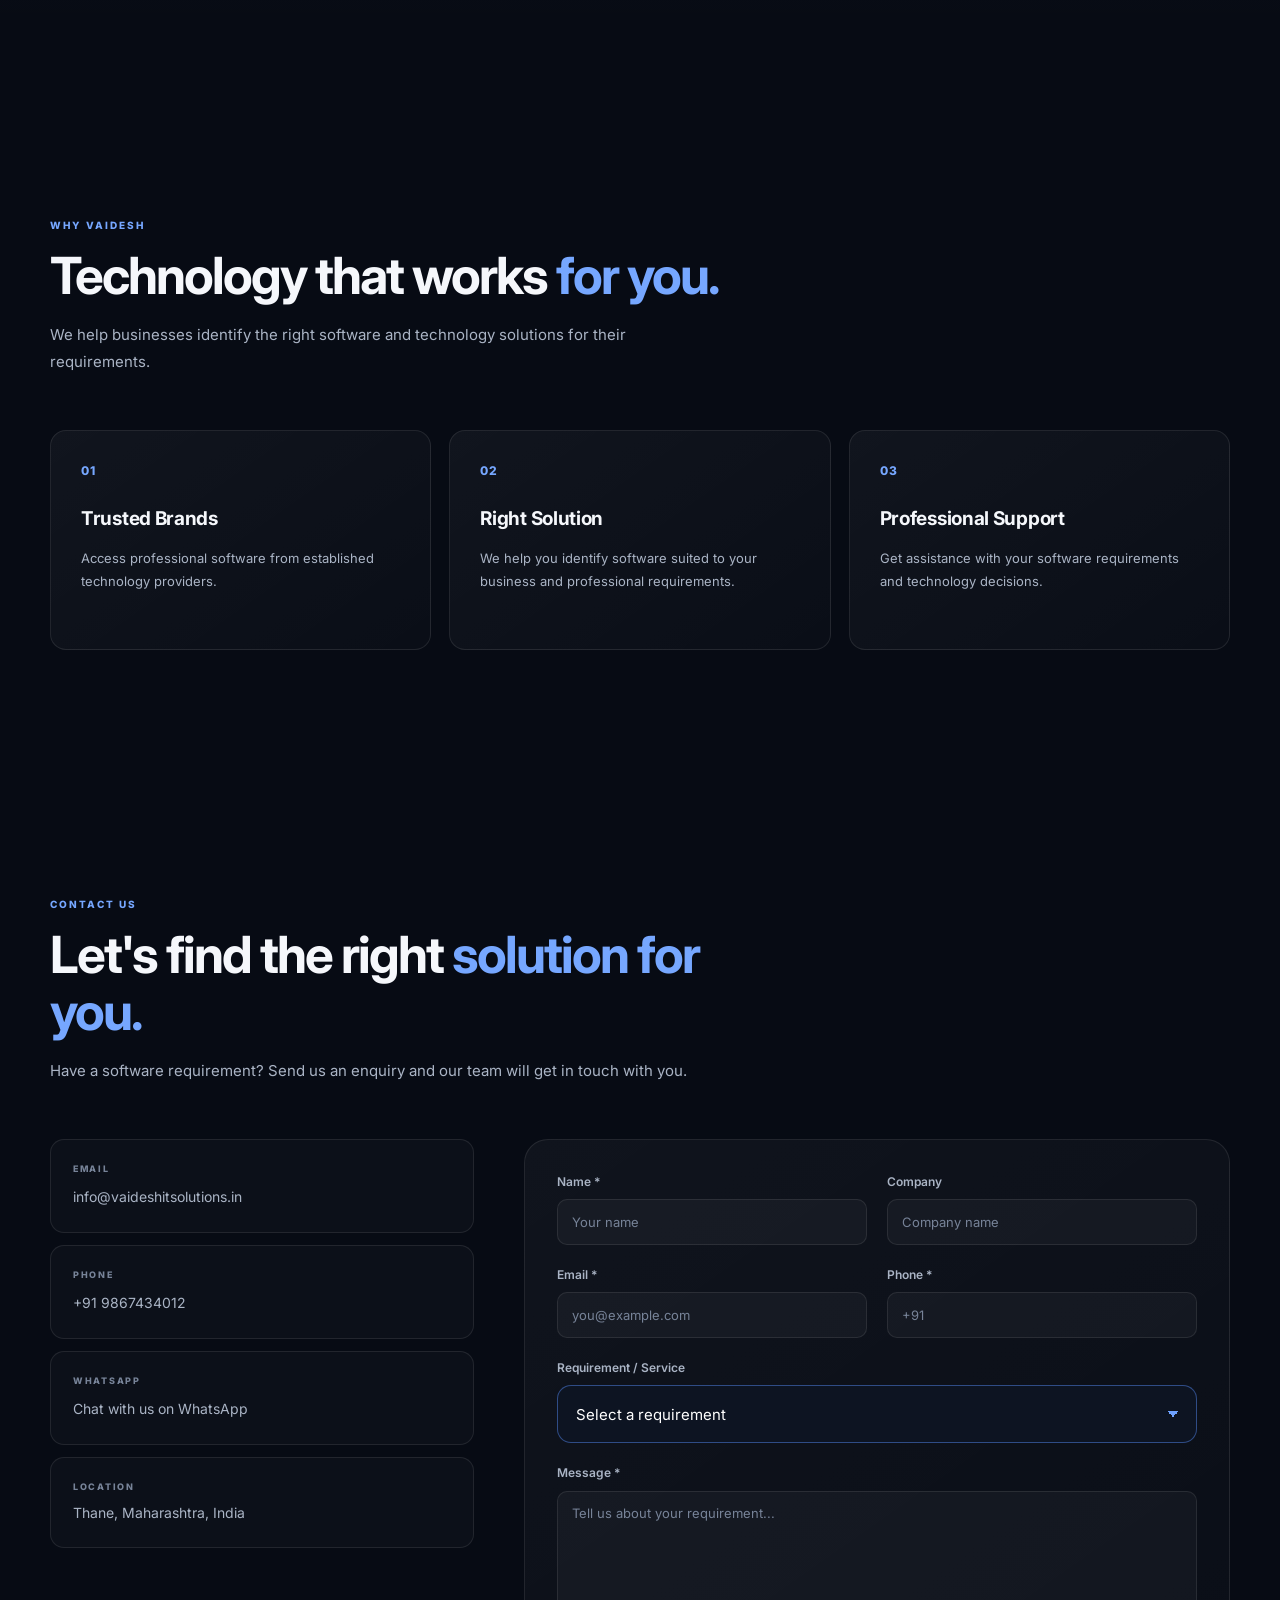
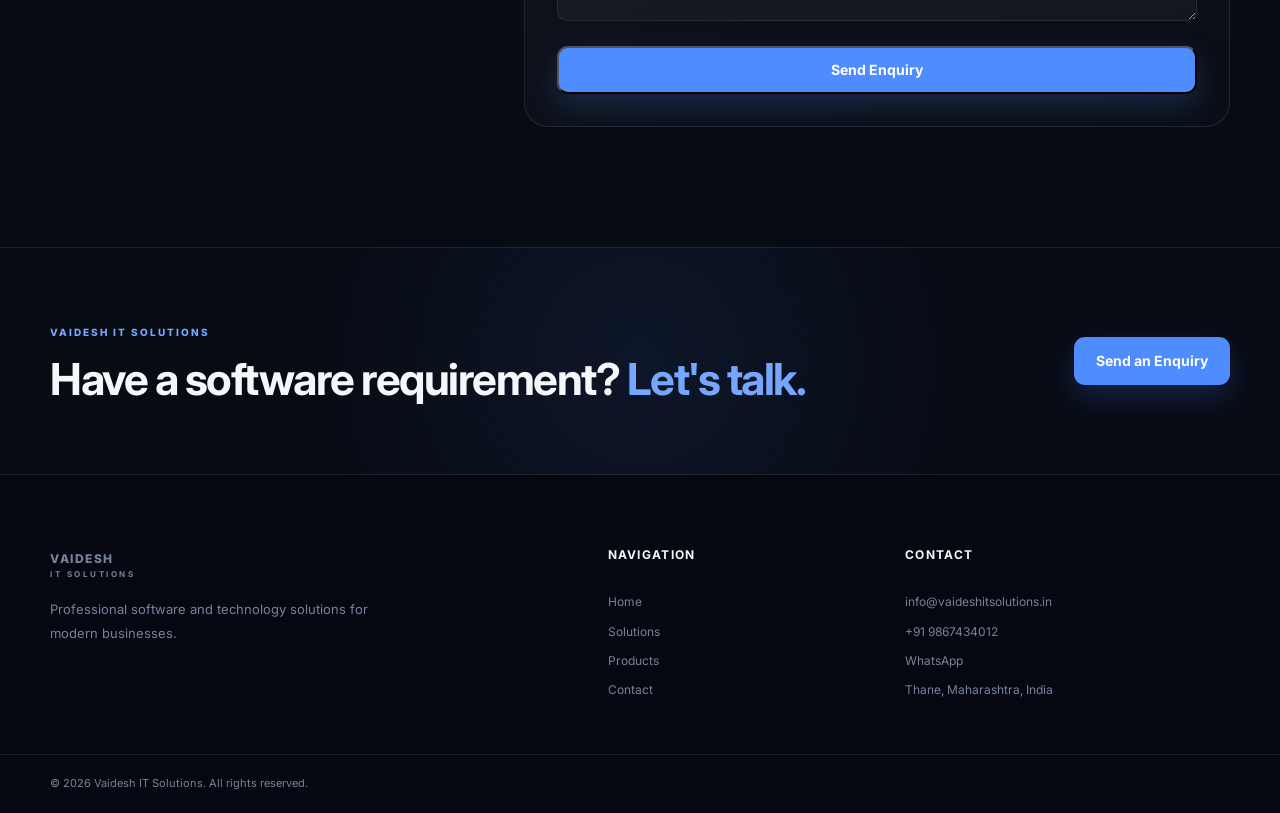
==== commit 9362cae1: "Update index.html" ====
--- a/index.html
+++ b/index.html
@@ -366,28 +366,7 @@
     </span>
 
 </a>
-            <!-- TRIMBLE / SKETCHUP -->
-
-<a href="Trimble.html" class="catalog-card">
-
-    <div class="brand-short">
-        TS
-    </div>
-
-    <h3>Trimble / SketchUp</h3>
-
-    <p>
-        Professional 3D modeling and design solutions
-        for architecture, construction and interior design.
-    </p>
-
-    <span class="catalog-link">
-        Explore SketchUp Products →
-    </span>
-
-</a>
-
-
+           
 <!-- NITRO PDF -->
 
 <a href="NitroPDF.html" class="catalog-card">
--- a/style.css
+++ b/style.css
@@ -1522,3 +1522,34 @@
     }
 
 }
+/* ================= BRAND SHORT FORM ================= */
+
+.brand-short {
+    width: 68px;
+    height: 68px;
+
+    display: flex;
+    align-items: center;
+    justify-content: center;
+
+    border-radius: 16px;
+
+    background: rgba(70, 130, 255, 0.08);
+    border: 1px solid rgba(70, 140, 255, 0.35);
+
+    color: #6ea0ff;
+
+    font-size: 22px;
+    font-weight: 800;
+    letter-spacing: -1px;
+
+    margin-bottom: 28px;
+
+    transition: all 0.3s ease;
+}
+
+.catalog-card:hover .brand-short {
+    background: rgba(70, 130, 255, 0.15);
+    border-color: #5f9cff;
+    transform: translateY(-3px);
+}
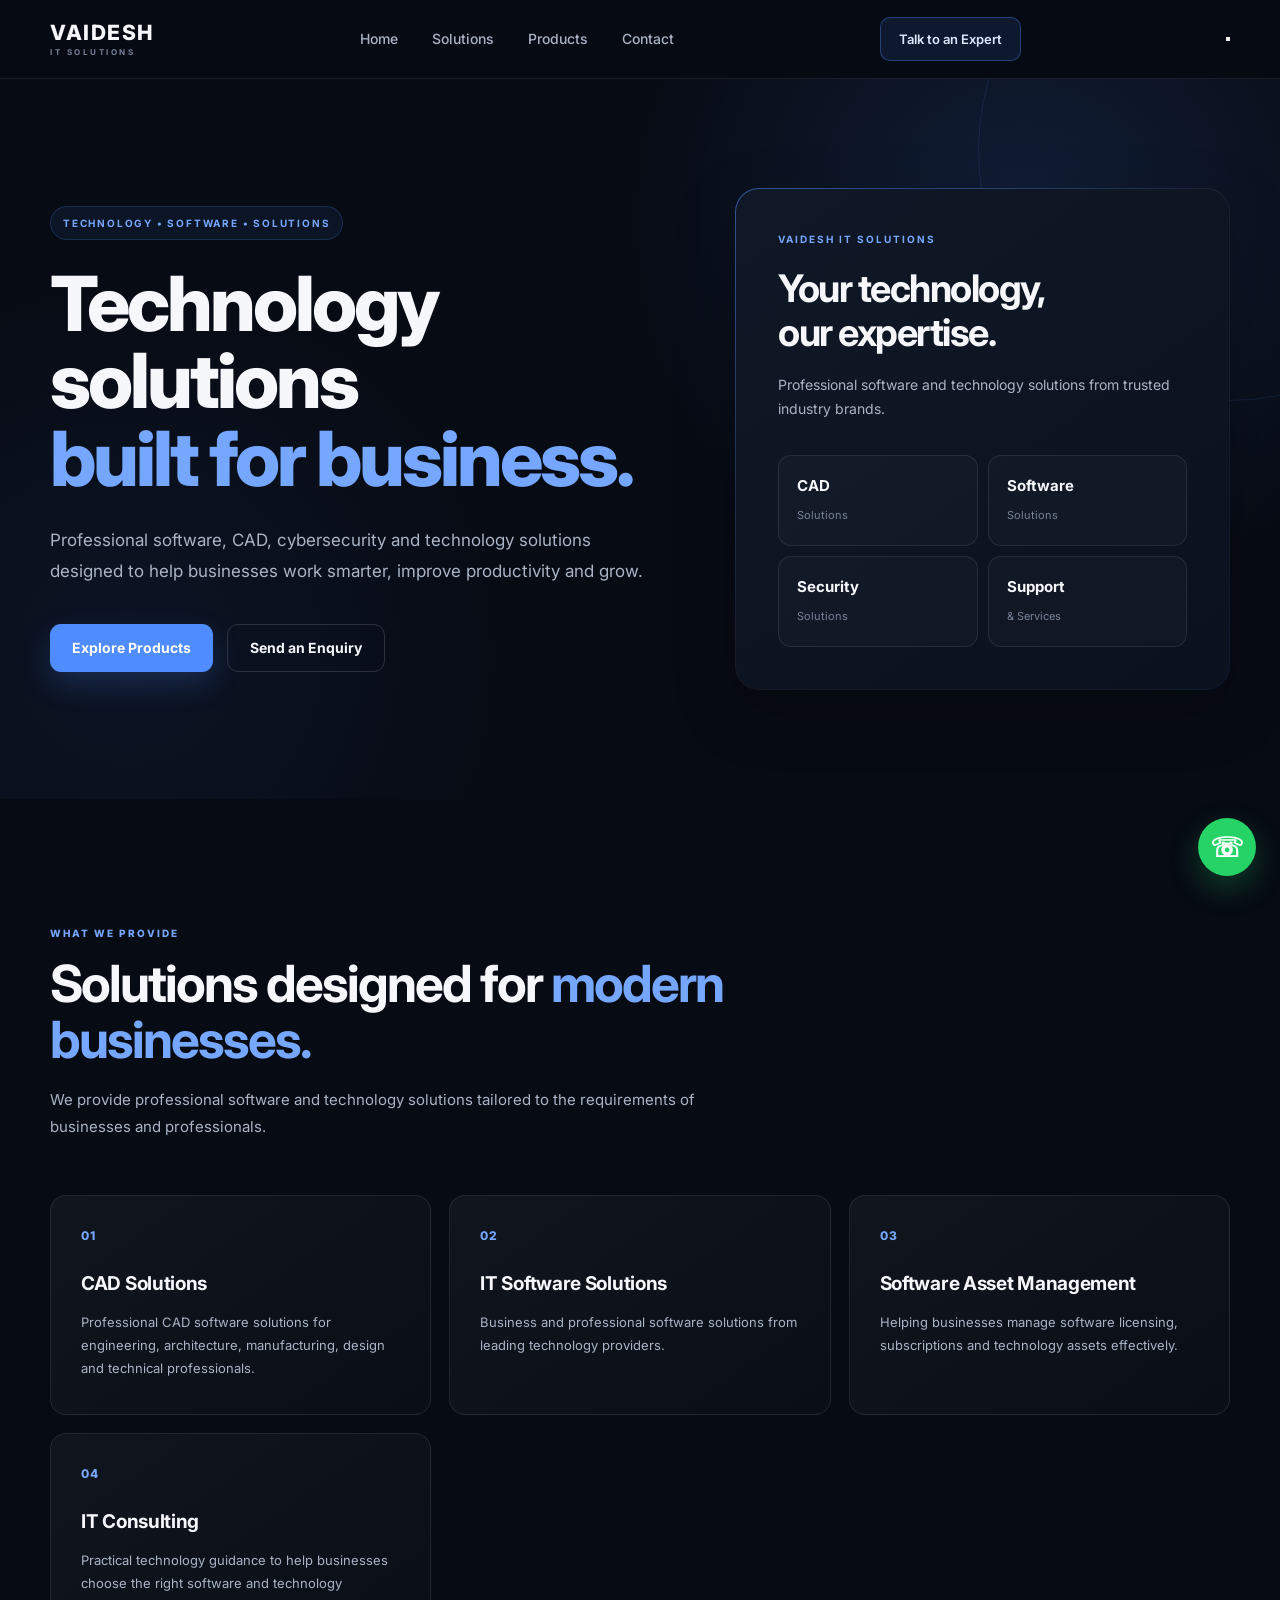
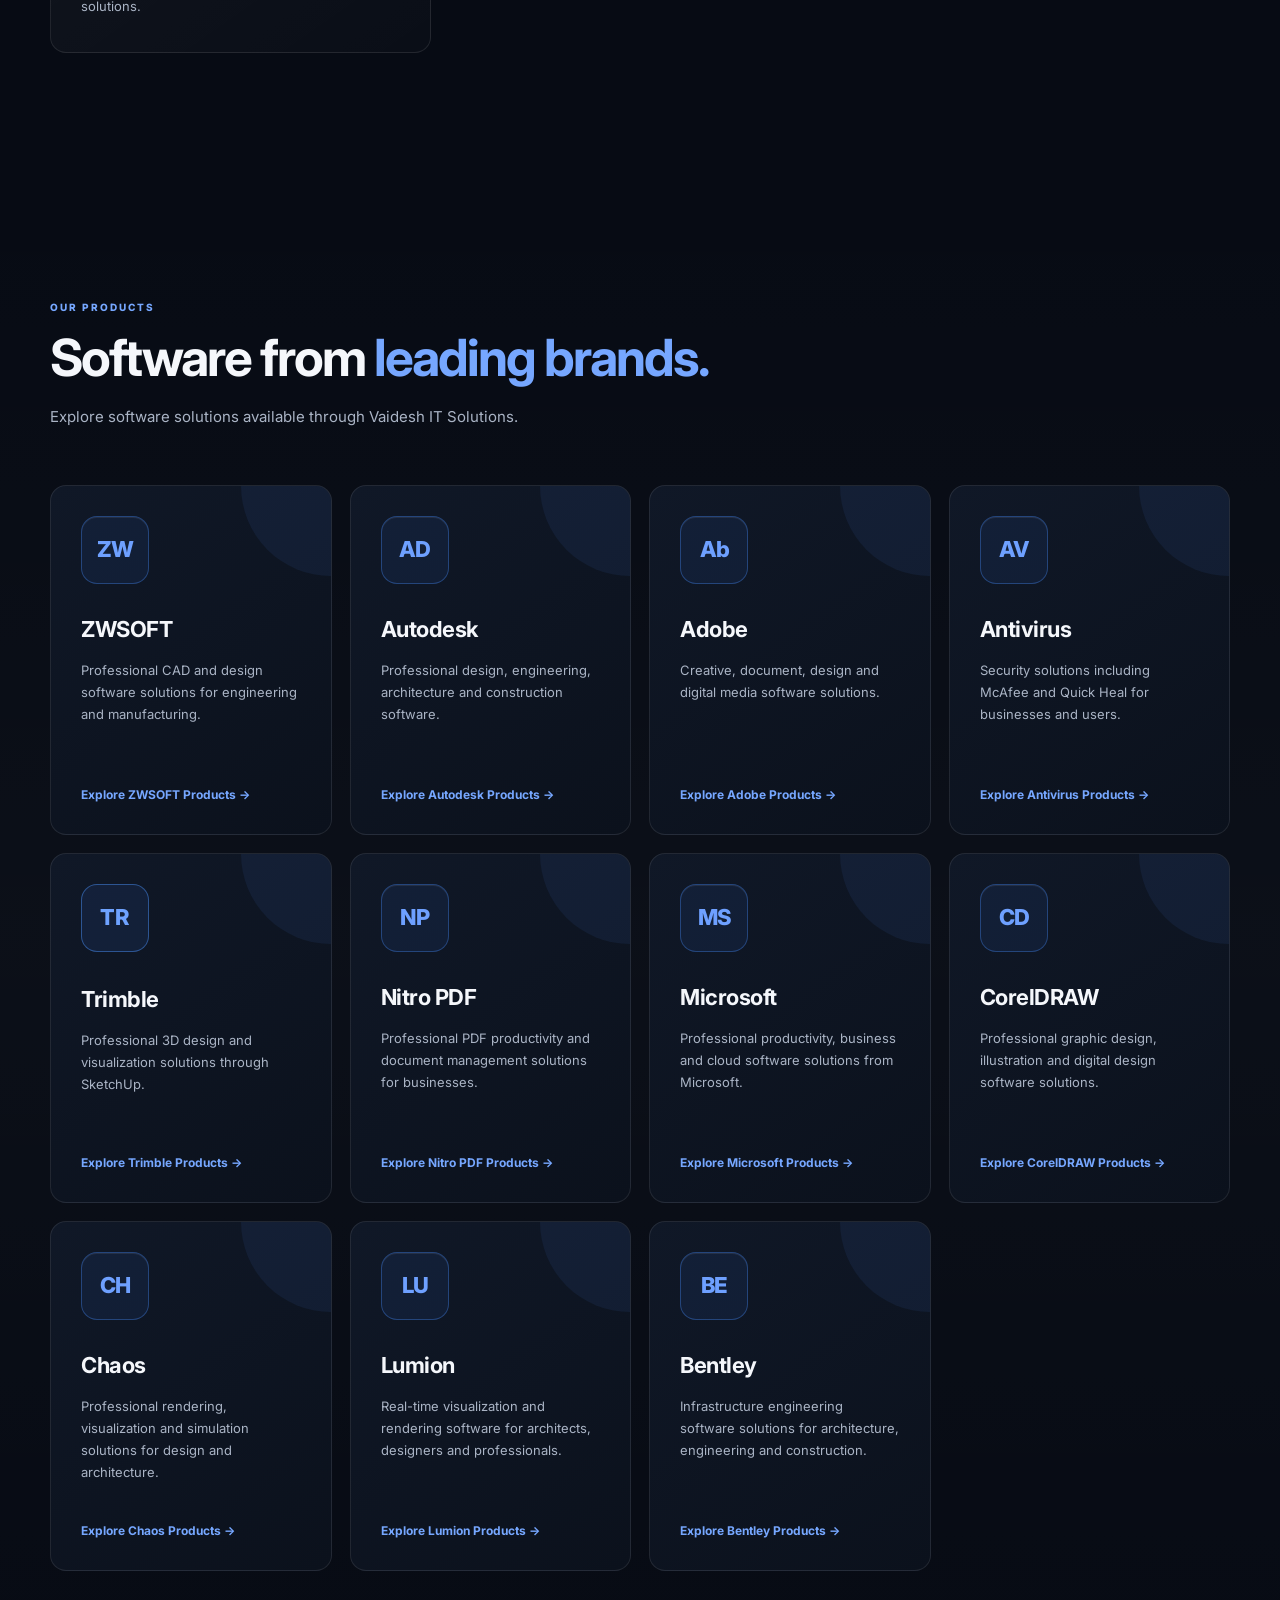
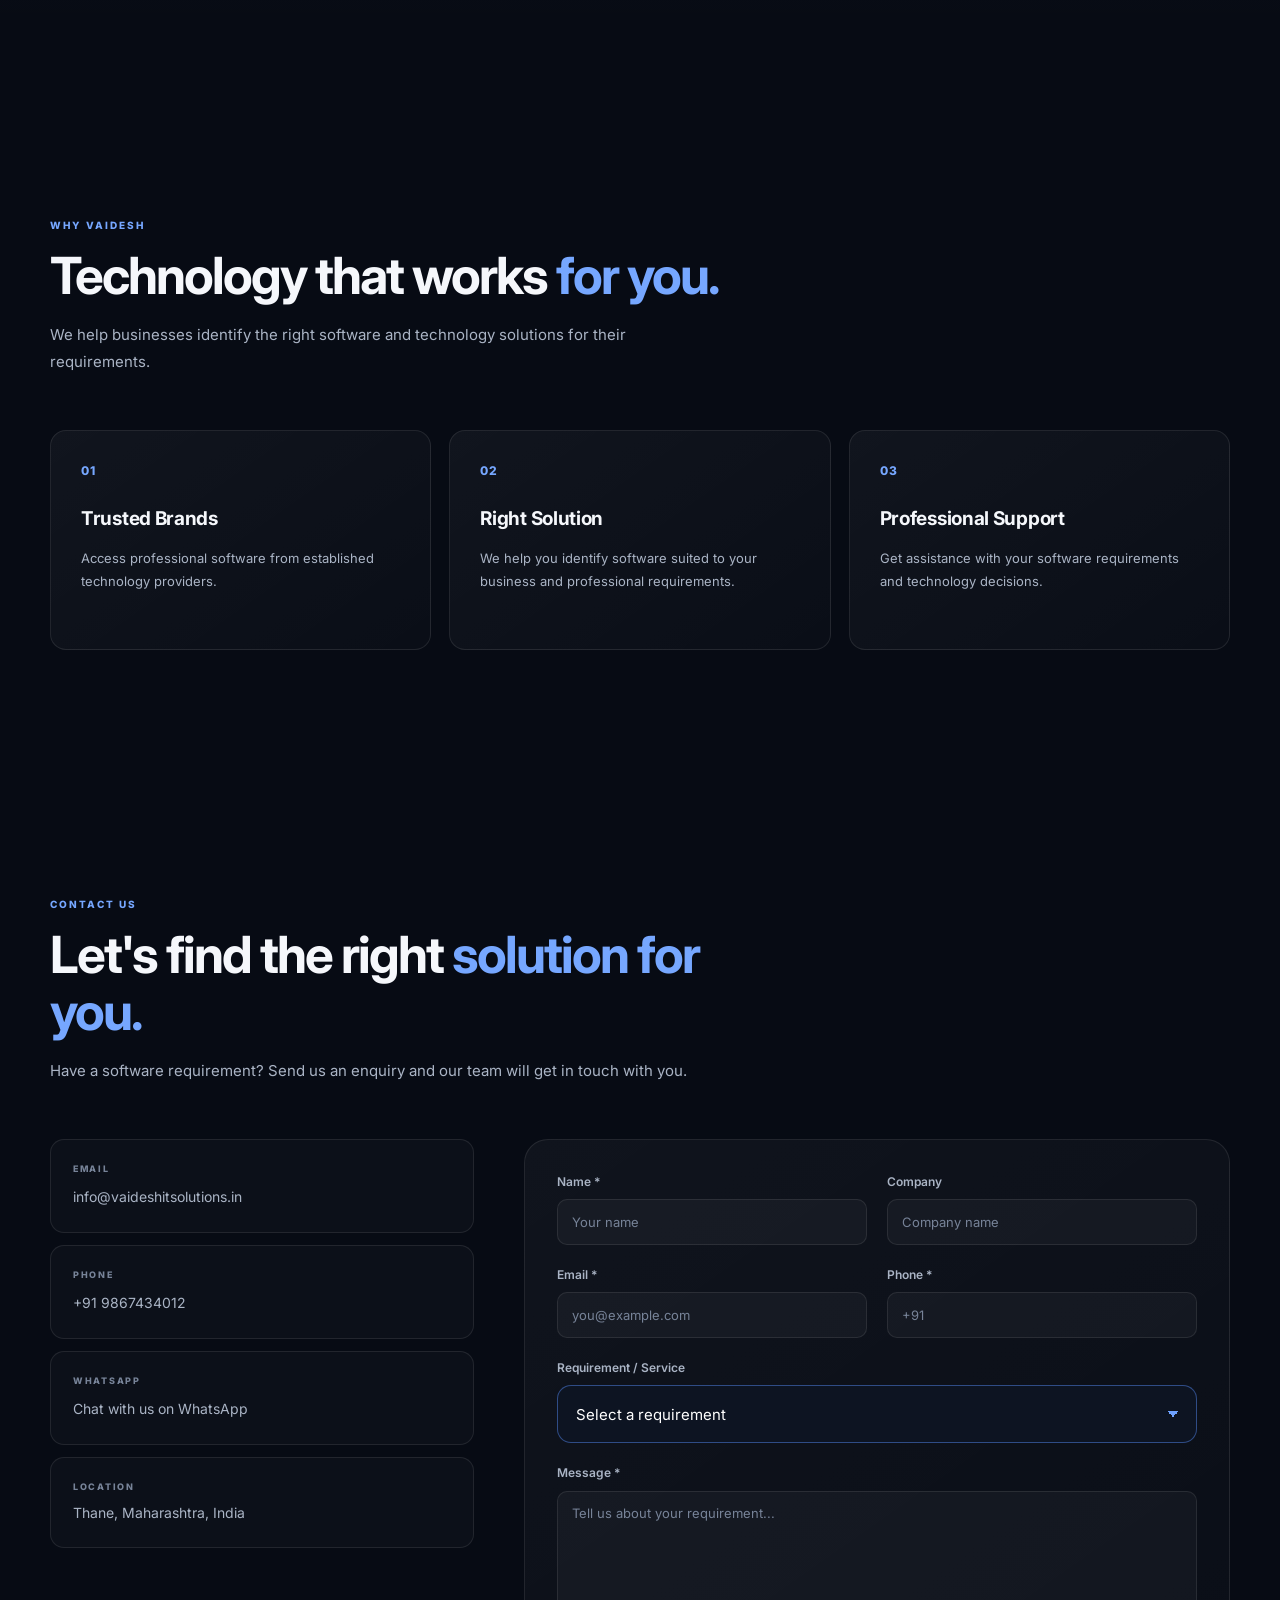
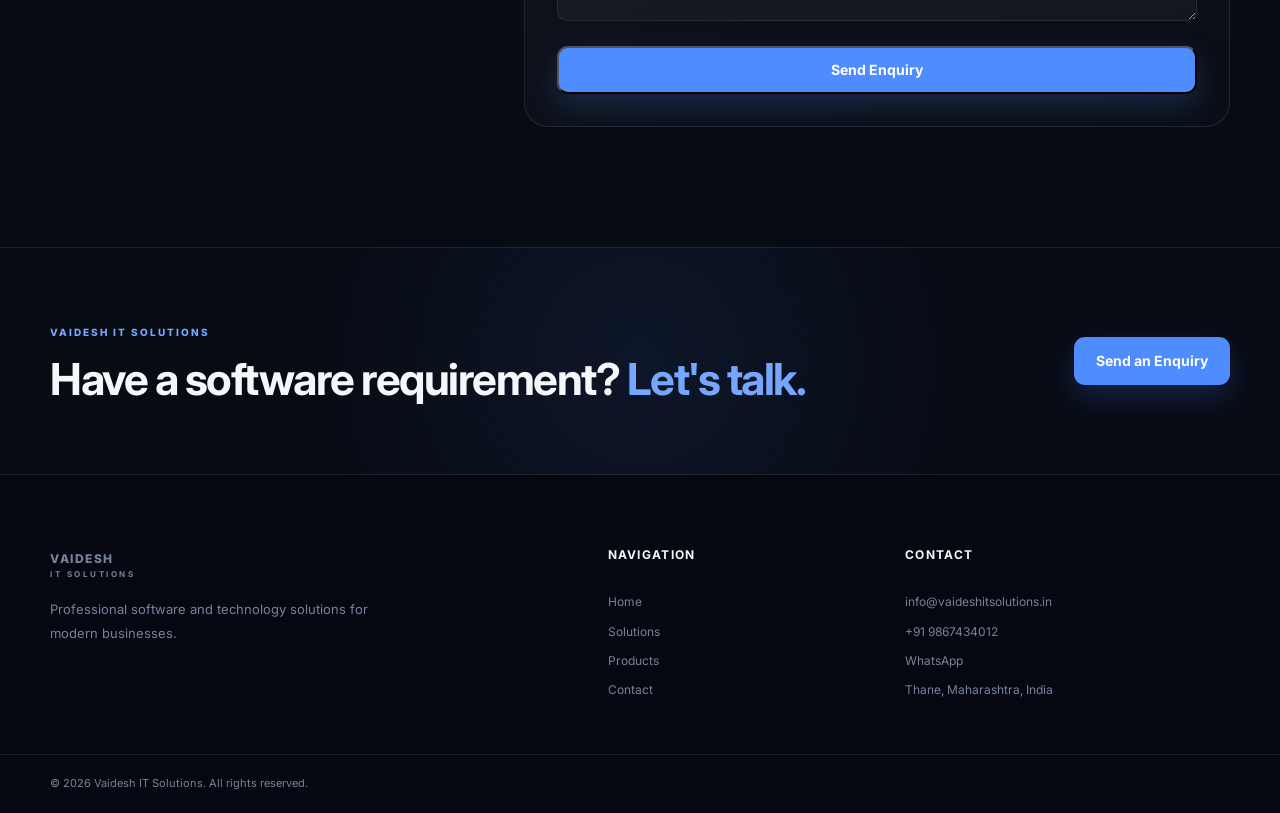
==== commit c73dd045: "Update index.html" ====
--- a/index.html
+++ b/index.html
@@ -433,23 +433,23 @@
 </a>
 
 
-<!-- V-RAY -->
-
-<a href="VRay.html" class="catalog-card">
+<!-- CHAOS -->
+
+<a href="Chaos.html" class="catalog-card">
 
     <div class="brand-short">
-        VR
-    </div>
-
-    <h3>V-Ray</h3>
+        CH
+    </div>
+
+    <h3>Chaos</h3>
 
     <p>
-        Professional rendering solutions for
-        architecture, design, animation and visualization.
+        Professional rendering, visualization and
+        simulation solutions for design and architecture.
     </p>
 
     <span class="catalog-link">
-        Explore V-Ray Products →
+        Explore Chaos Products →
     </span>
 
 </a>
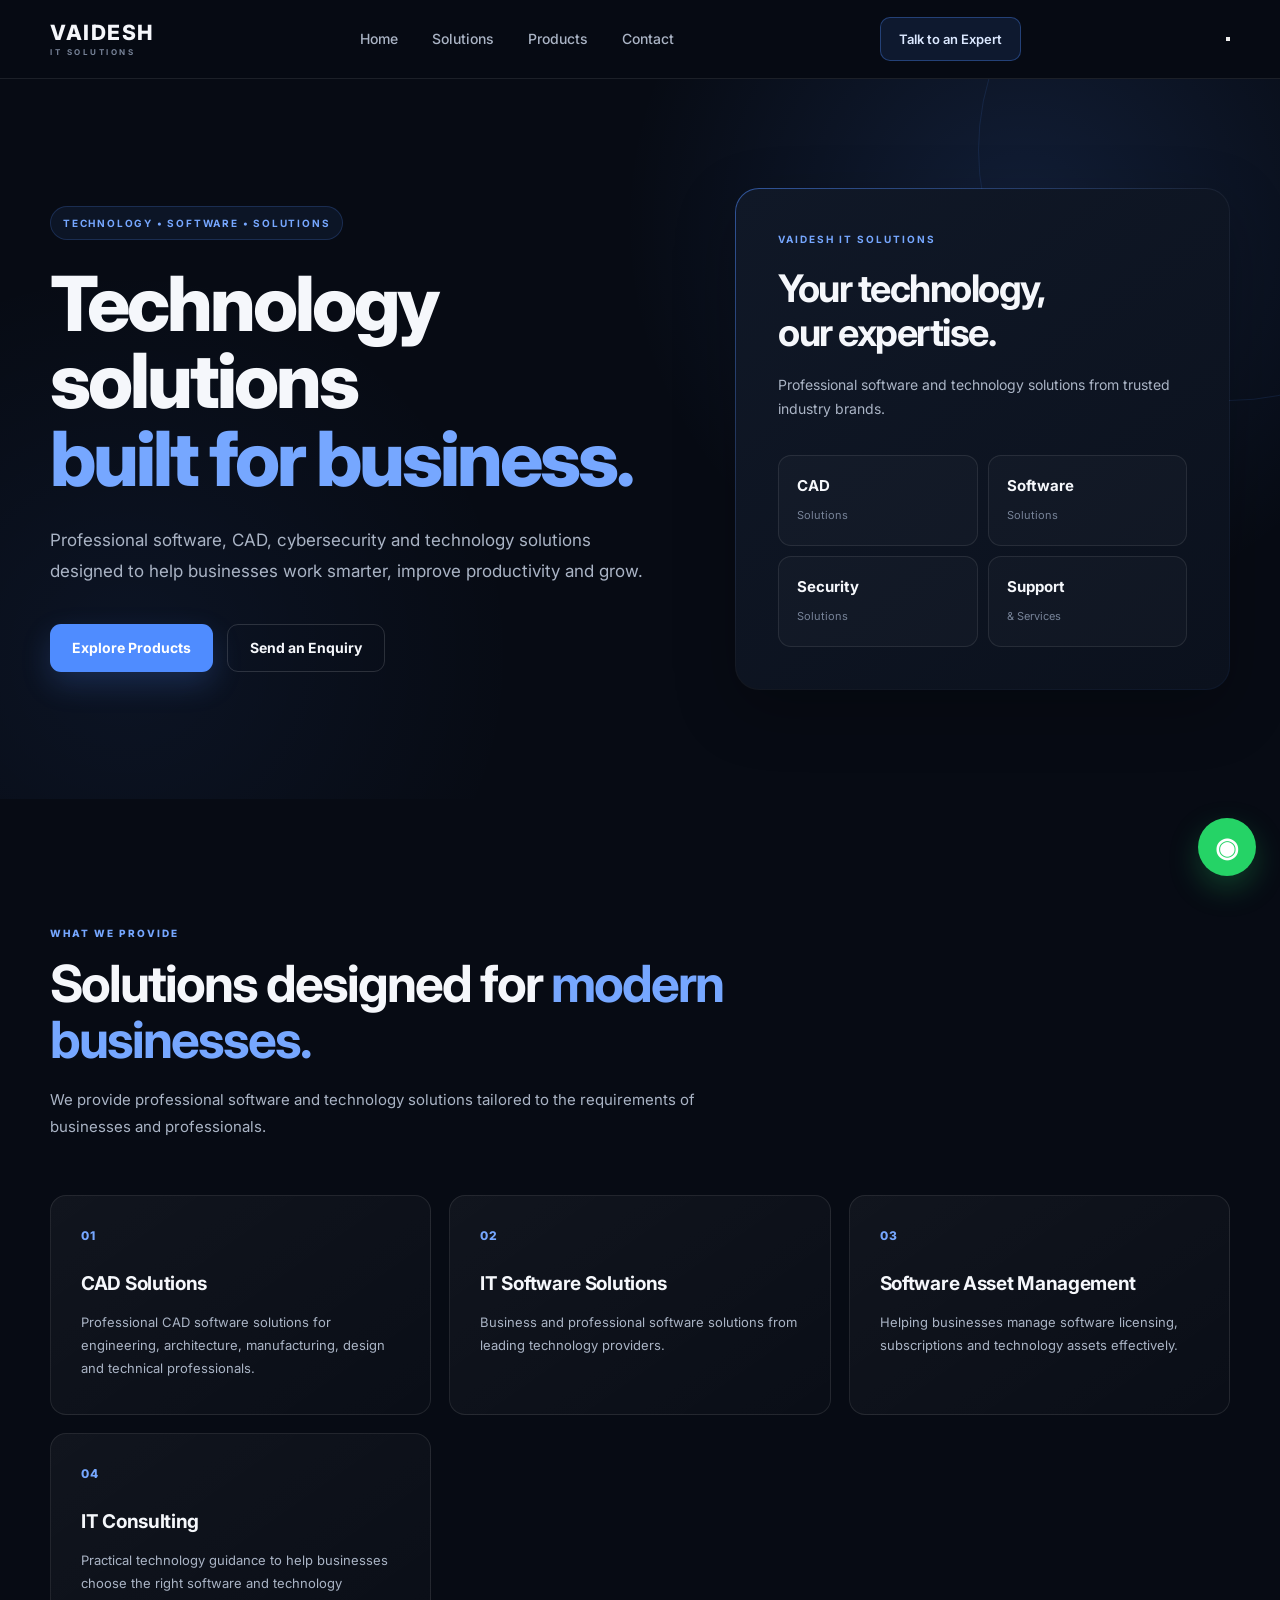
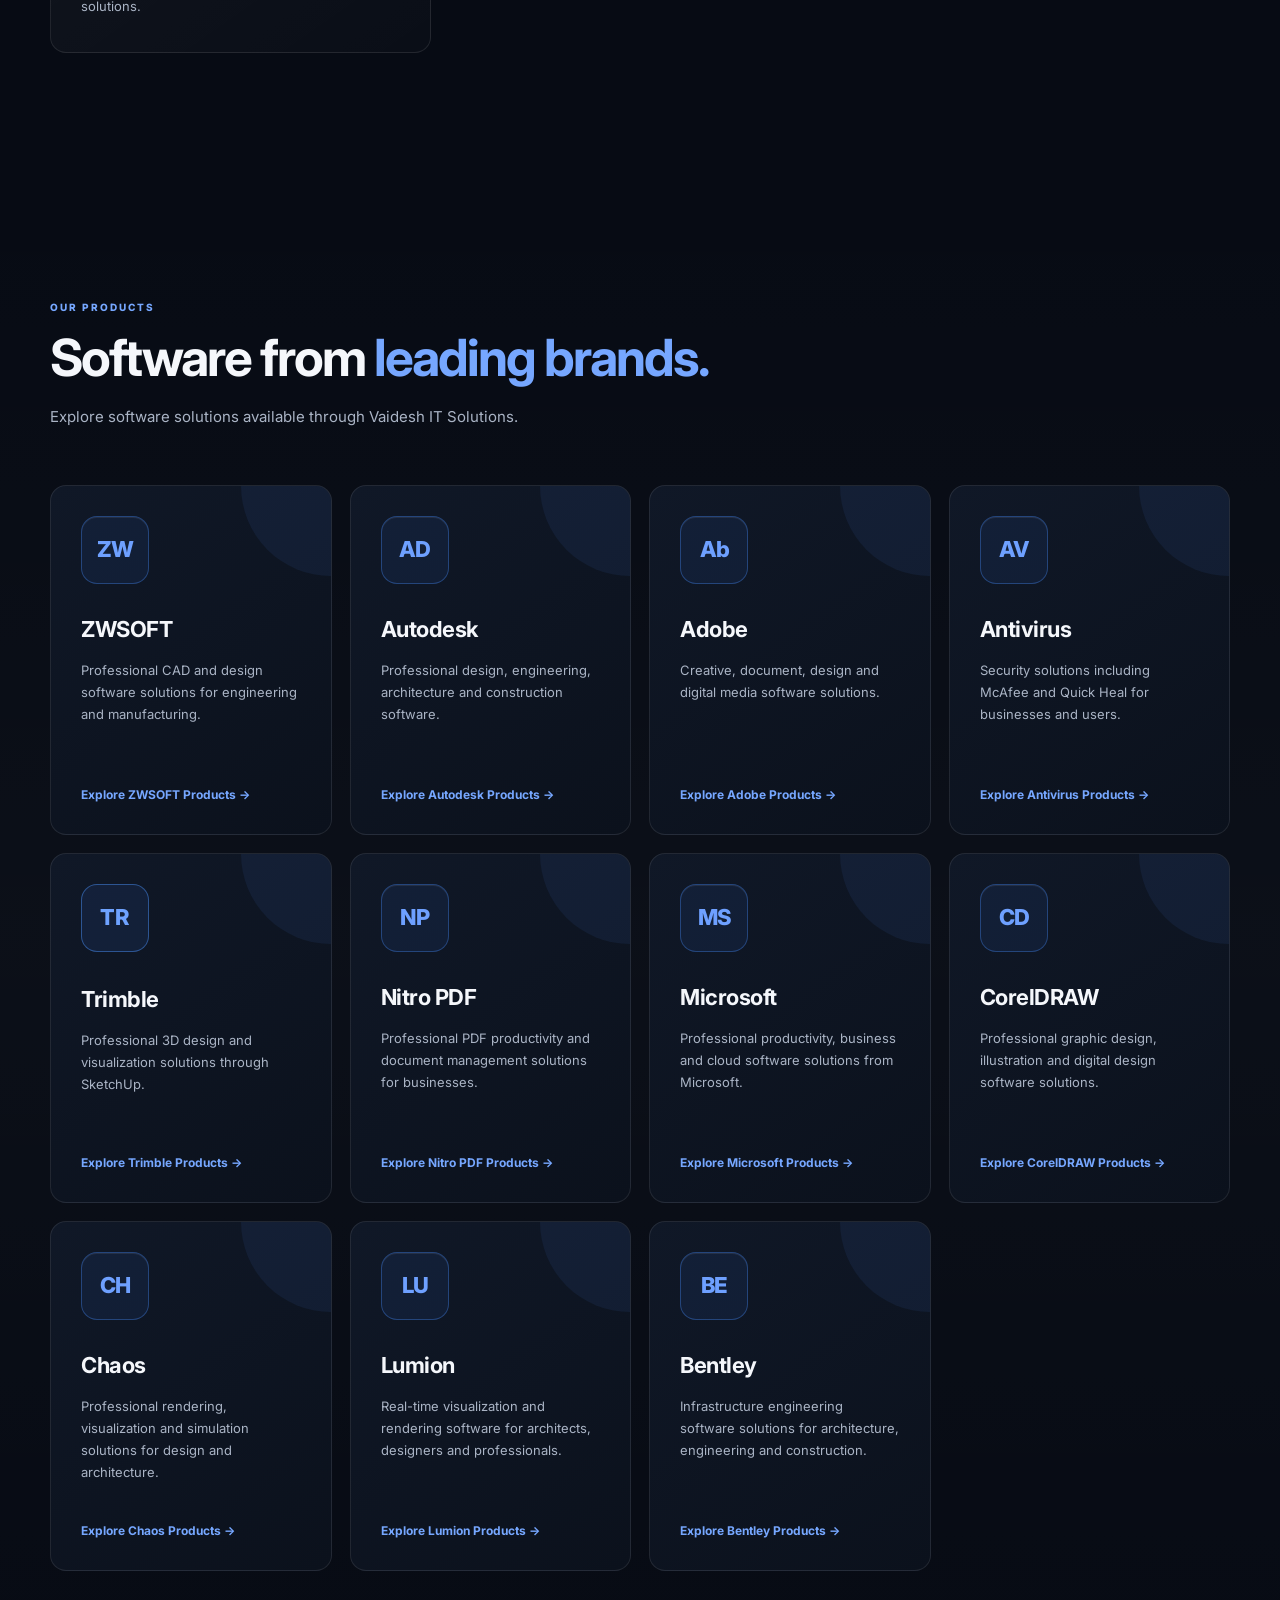
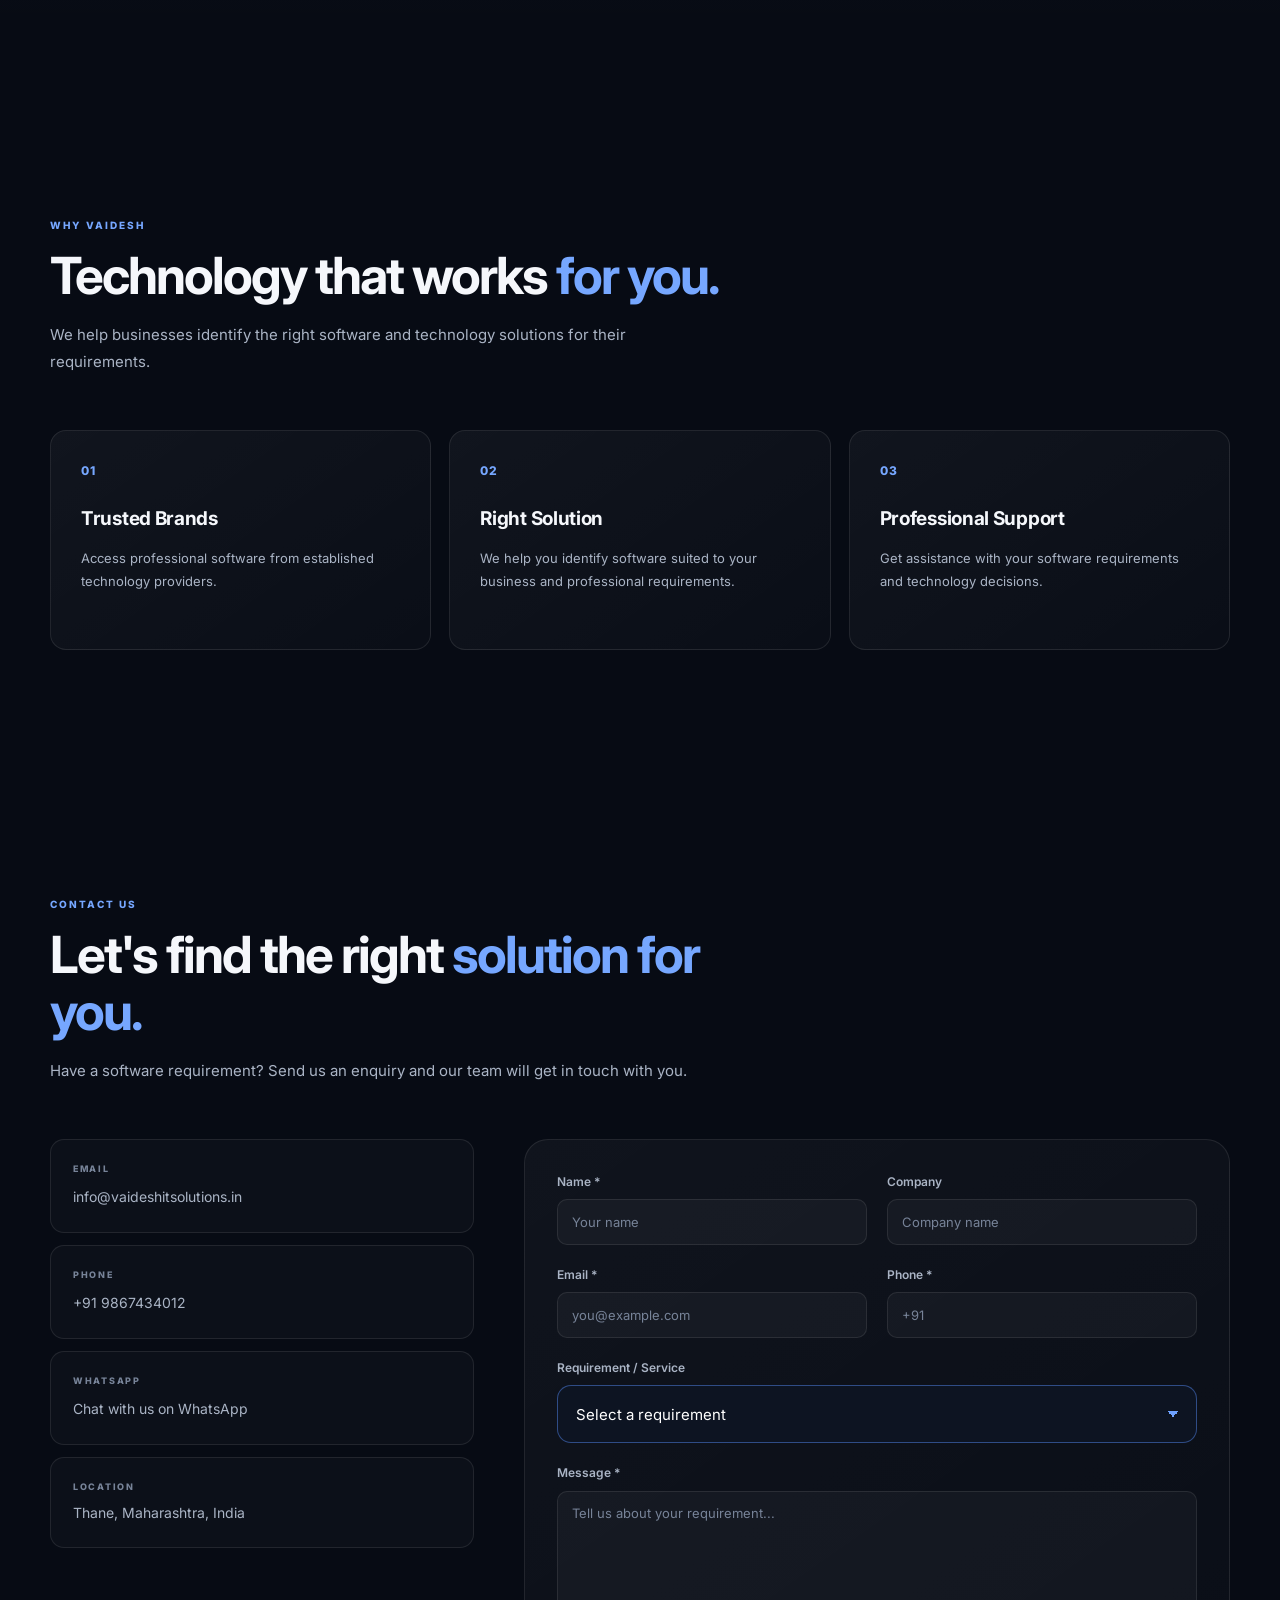
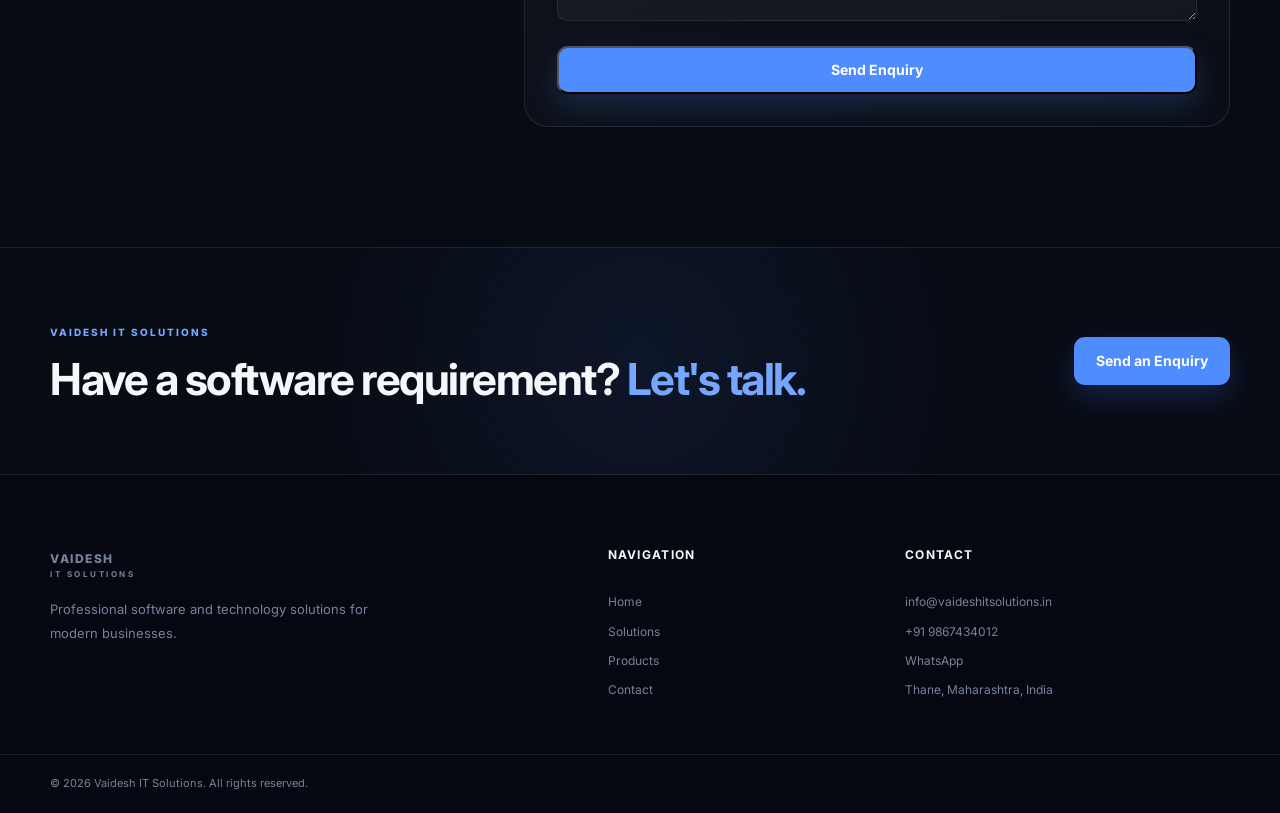
==== commit 064d175c: "Update index.html" ====
--- a/index.html
+++ b/index.html
@@ -919,8 +919,9 @@
     href="https://wa.me/919867434012"
     class="whatsapp-float"
     aria-label="Chat with us on WhatsApp"
+    target="_blank"
 >
-    <span class="whatsapp-icon">☏</span>
+    <span class="whatsapp-icon">◉</span>
 </a>
 
 
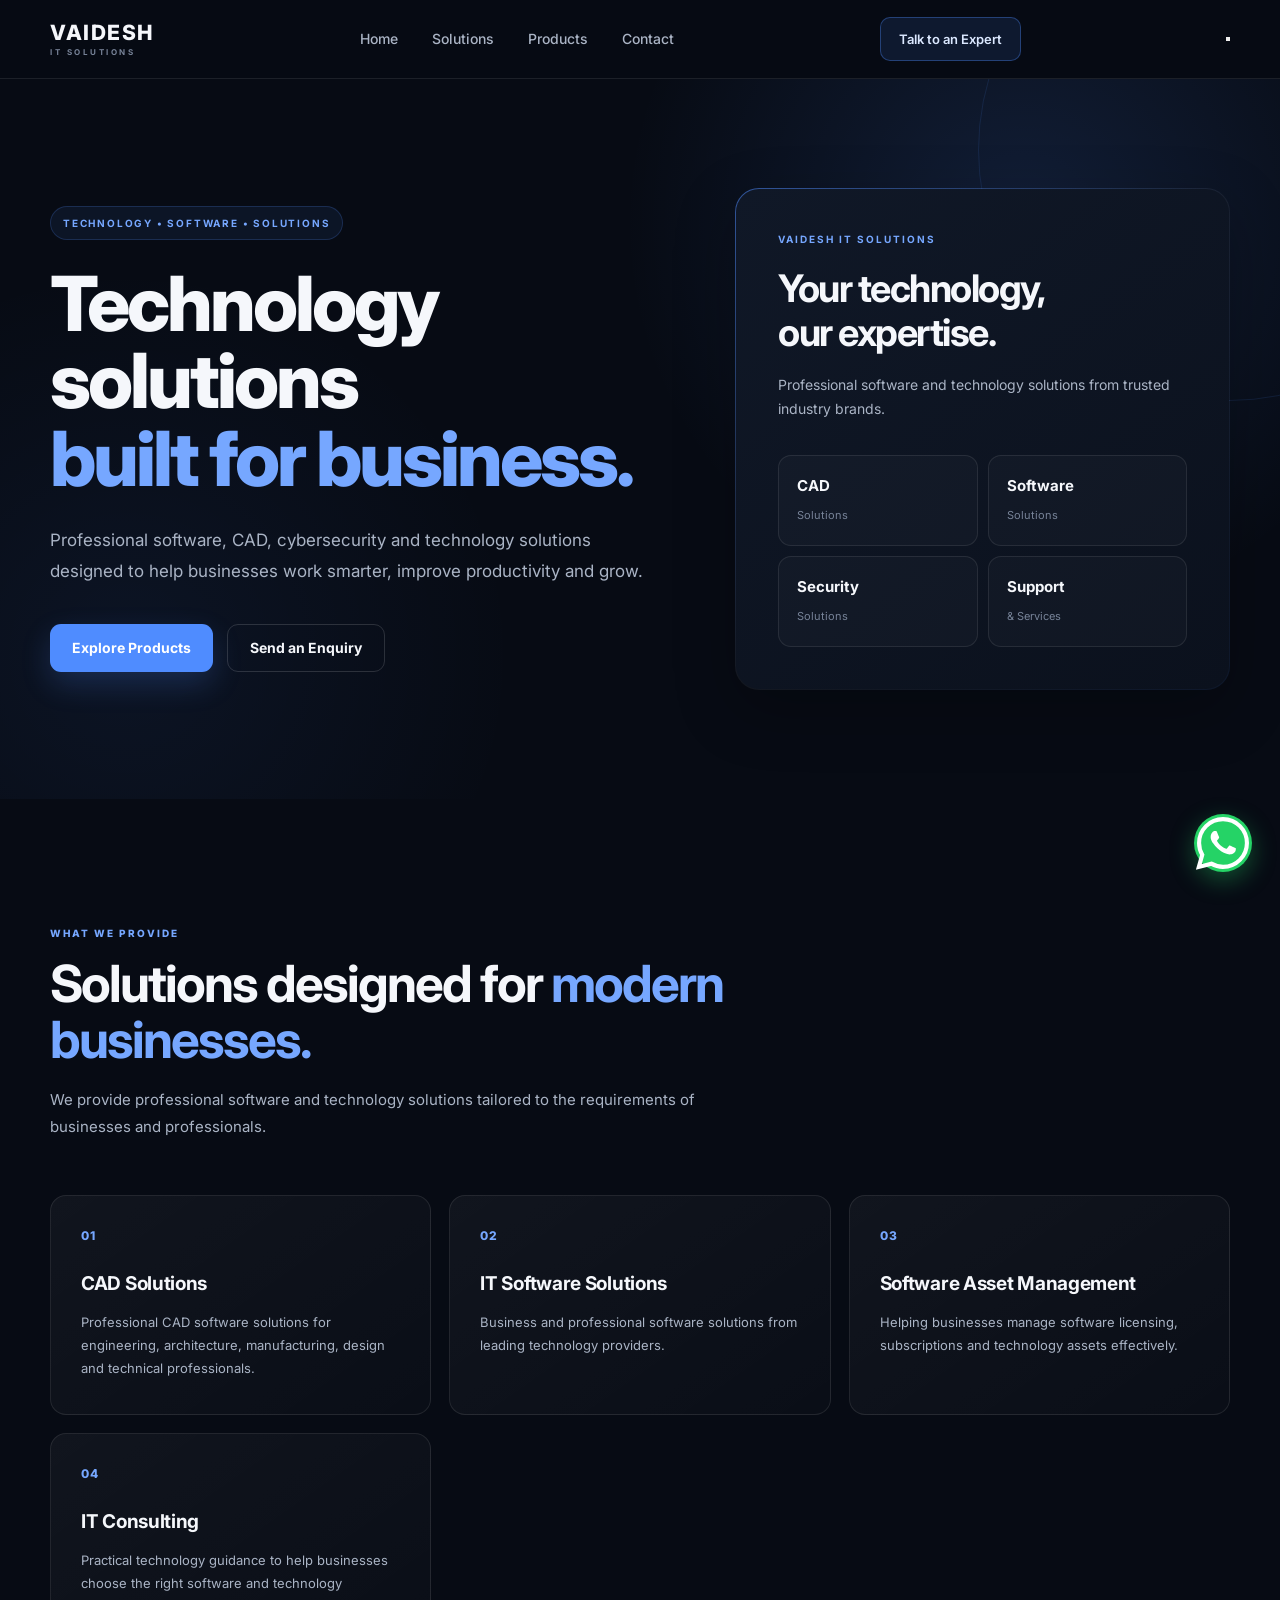
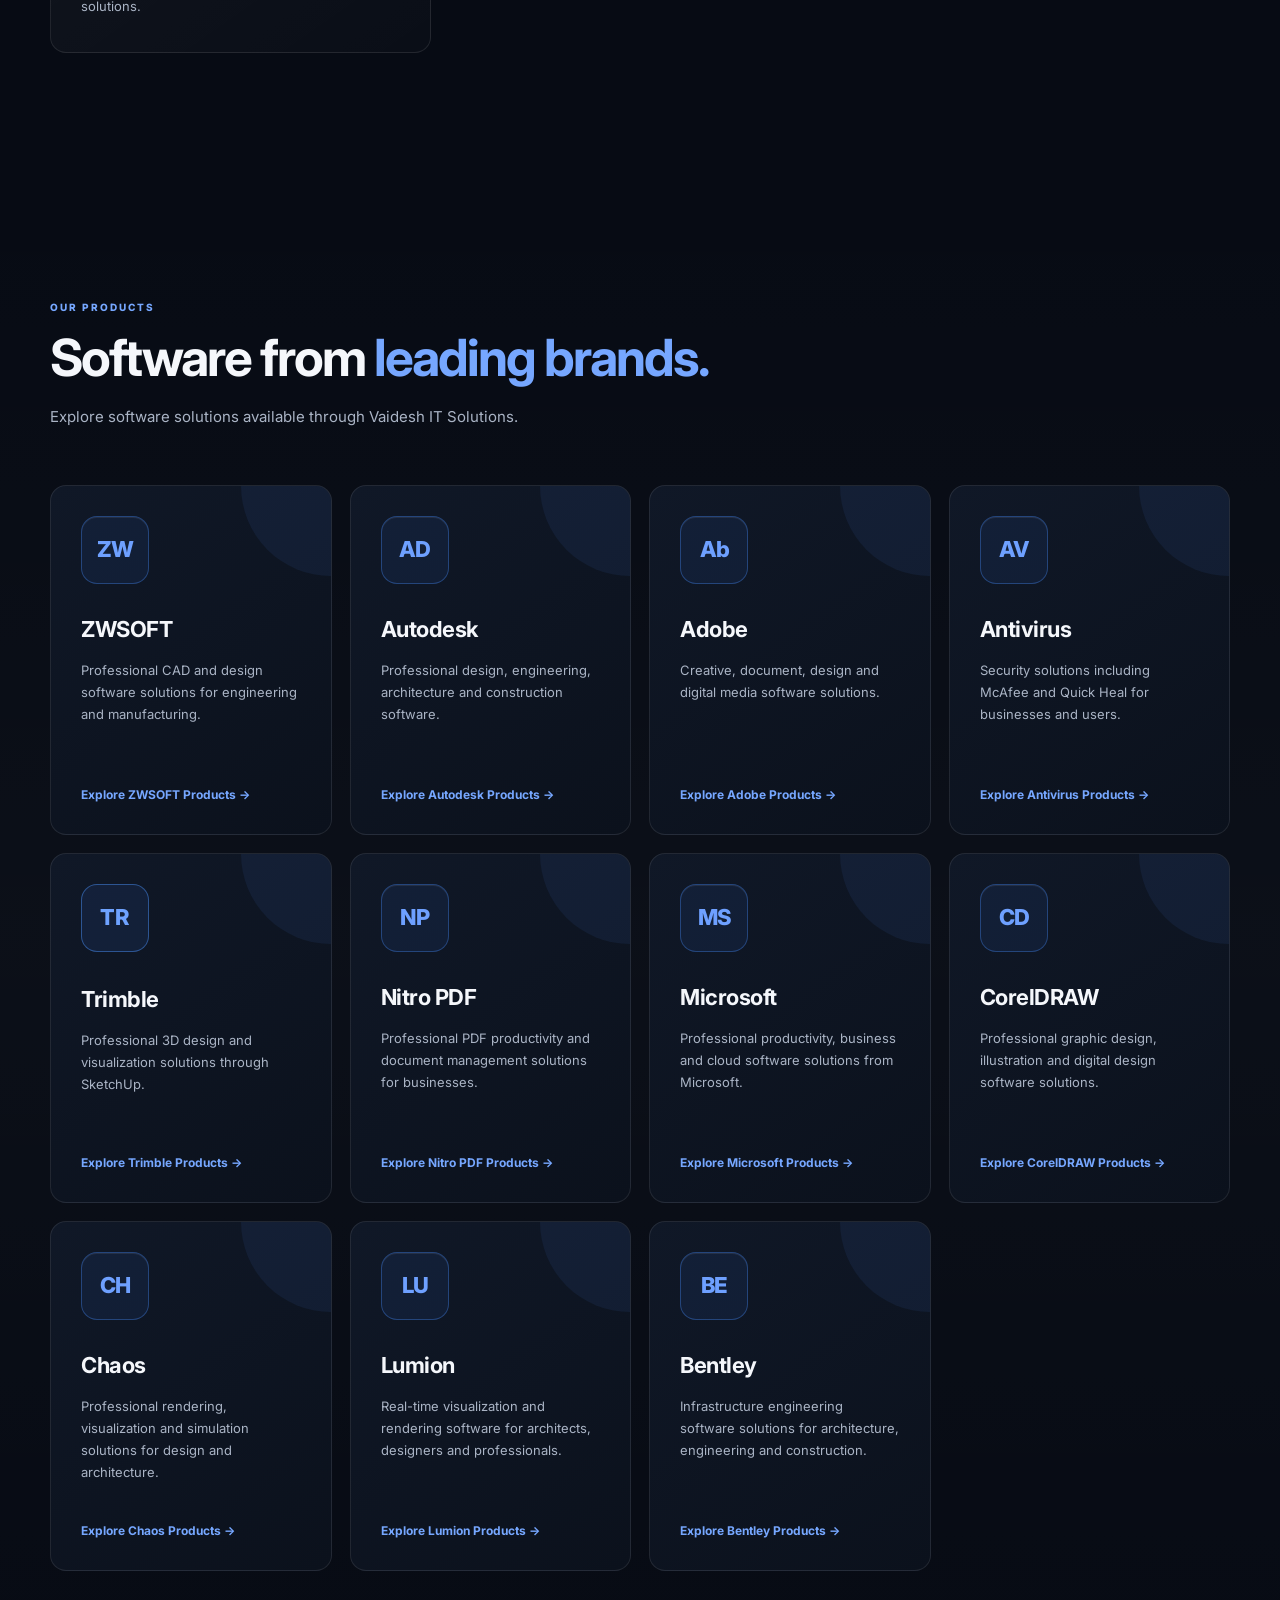
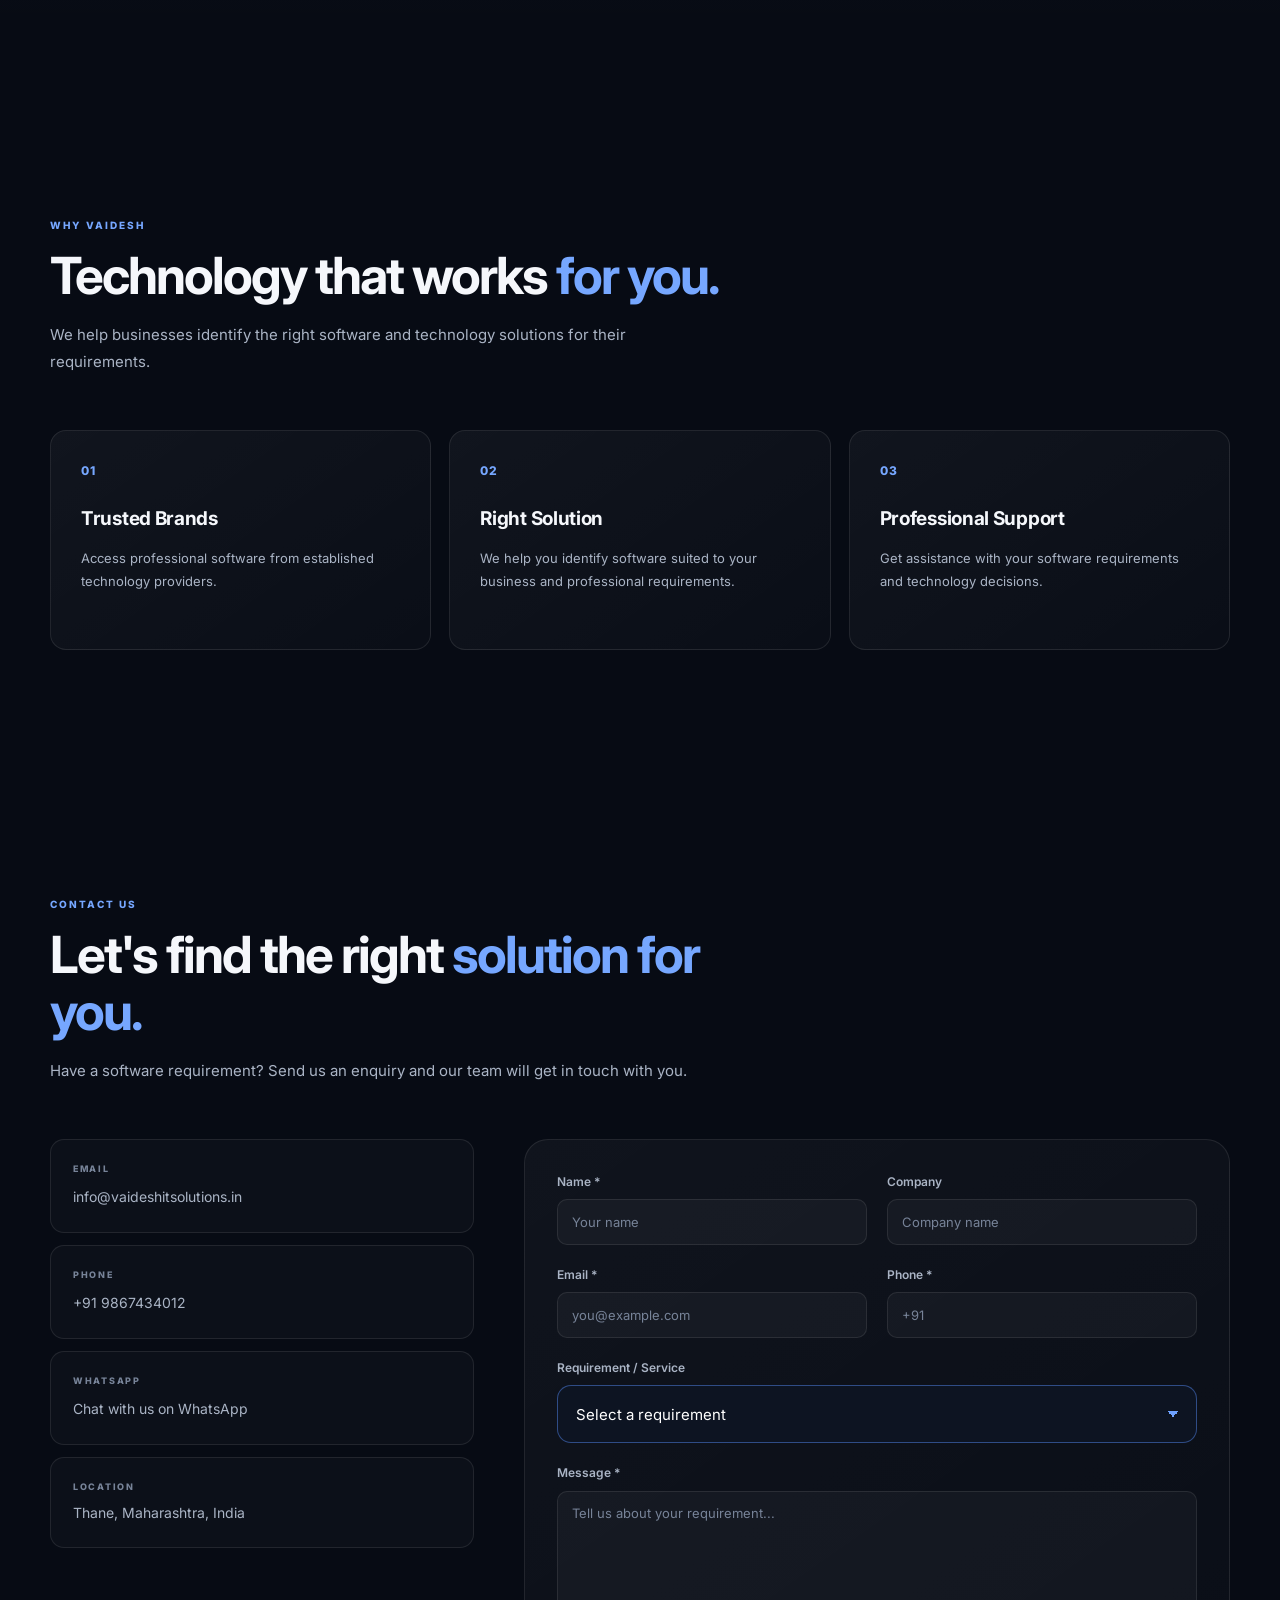
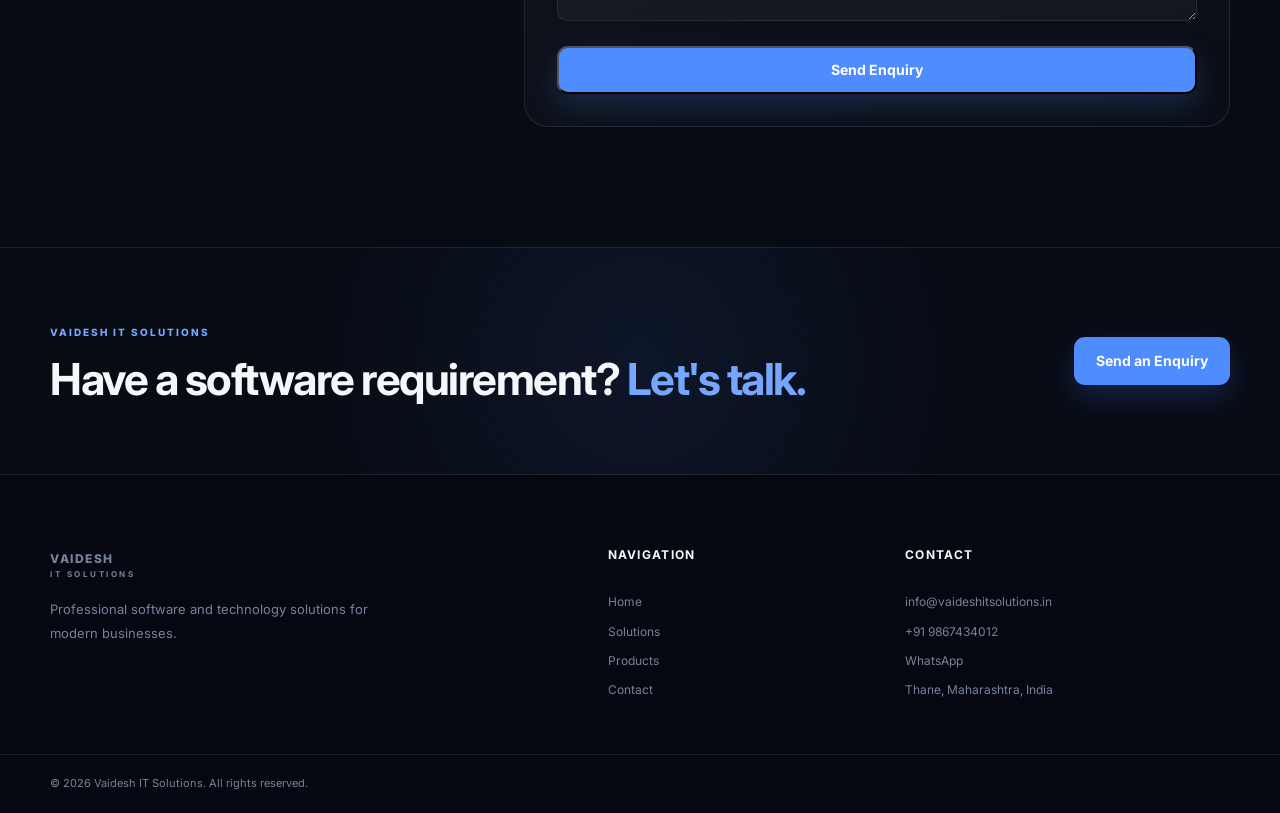
==== commit f8e26cce: "Update index.html" ====
--- a/index.html
+++ b/index.html
@@ -920,8 +920,25 @@
     class="whatsapp-float"
     aria-label="Chat with us on WhatsApp"
     target="_blank"
+    rel="noopener noreferrer"
 >
-    <span class="whatsapp-icon">◉</span>
+    <svg
+        class="whatsapp-icon"
+        viewBox="0 0 24 24"
+        xmlns="http://www.w3.org/2000/svg"
+    >
+        <path
+            d="M12 2.1C6.53 2.1 2.1 6.53 2.1 12c0 1.75.46 3.4 1.32 4.86L2 21.9l5.18-1.36A9.85 9.85 0 0 0 12 21.9c5.47 0 9.9-4.43 9.9-9.9S17.47 2.1 12 2.1Z"
+            fill="none"
+            stroke="white"
+            stroke-width="1.7"
+        />
+
+        <path
+            d="M16.8 13.95c-.26-.13-1.53-.75-1.77-.83-.24-.09-.41-.13-.58.13-.17.26-.66.83-.81 1-.15.17-.3.2-.56.07-.26-.13-1.08-.4-2.05-1.27-.76-.68-1.27-1.51-1.42-1.77-.15-.26-.02-.4.11-.53.12-.12.26-.3.39-.45.13-.15.17-.26.26-.43.09-.17.04-.32-.02-.45-.06-.13-.58-1.4-.8-1.92-.21-.51-.43-.44-.58-.45h-.49c-.17 0-.45.06-.69.32-.24.26-.9.88-.9 2.14 0 1.26.92 2.47 1.05 2.64.13.17 1.81 2.77 4.39 3.88.61.26 1.09.42 1.46.54.61.19 1.17.16 1.61.1.49-.07 1.53-.63 1.74-1.24.22-.61.22-1.13.15-1.24-.07-.11-.24-.18-.5-.31Z"
+            fill="white"
+        />
+    </svg>
 </a>
 
 
--- a/style.css
+++ b/style.css
@@ -1054,47 +1054,25 @@
 
 .whatsapp-float {
     position: fixed;
-
-    right: 24px;
-    bottom: 24px;
-
-    z-index: 2000;
-
+    right: 28px;
+    bottom: 28px;
     width: 58px;
     height: 58px;
-
     display: flex;
-
     align-items: center;
     justify-content: center;
-
+    background: #25D366;
+    color: white;
     border-radius: 50%;
-
-    background: var(--success);
-
-    color: white;
-
-    box-shadow:
-        0 12px 30px rgba(37, 211, 102, 0.25);
-
-    transition:
-        transform 0.25s ease,
-        box-shadow 0.25s ease;
-}
-
-.whatsapp-float:hover {
-    transform: translateY(-4px) scale(1.04);
-
-    box-shadow:
-        0 16px 38px rgba(37, 211, 102, 0.35);
+    text-decoration: none;
+    z-index: 9999;
+    box-shadow: 0 8px 25px rgba(37, 211, 102, 0.35);
 }
 
 .whatsapp-icon {
-    font-size: 27px;
-
-    line-height: 1;
-
-    font-weight: 700;
+    font-size: 28px;
+    font-weight: bold;
+}
 }
 
 
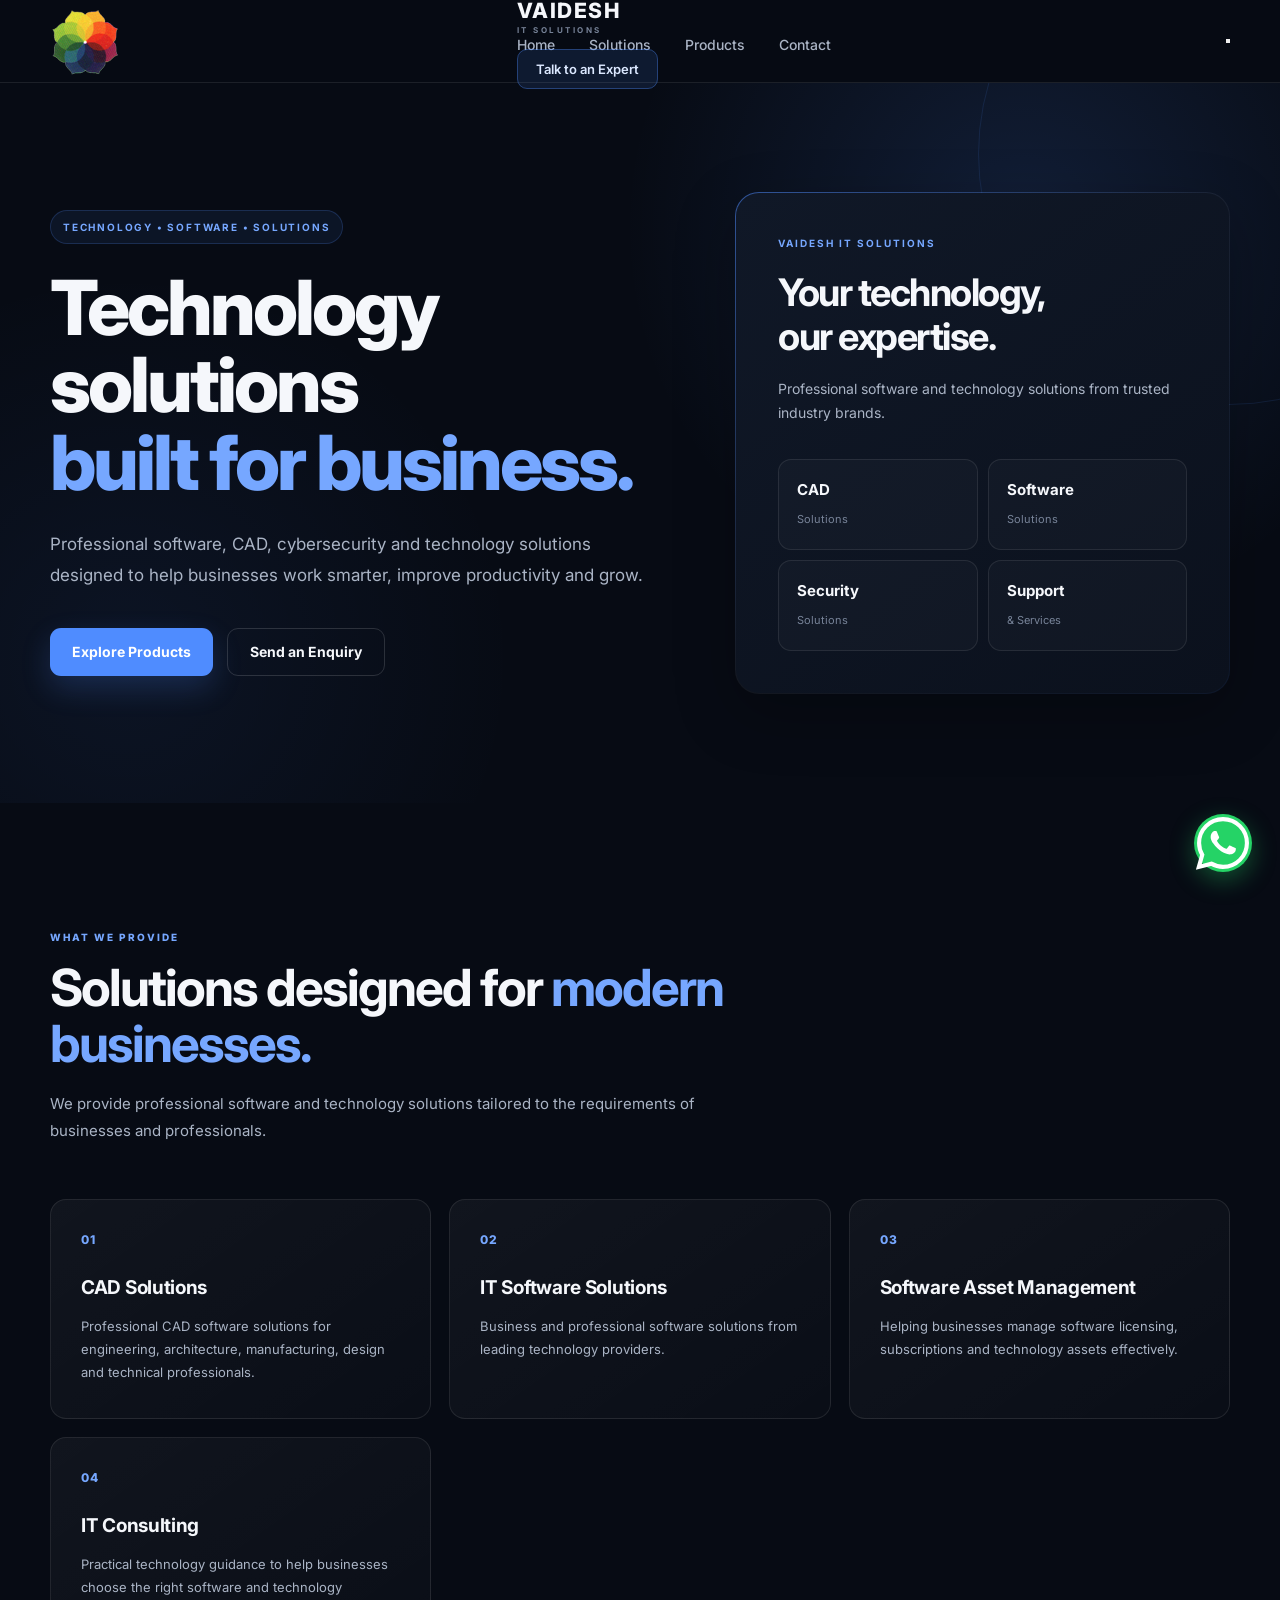
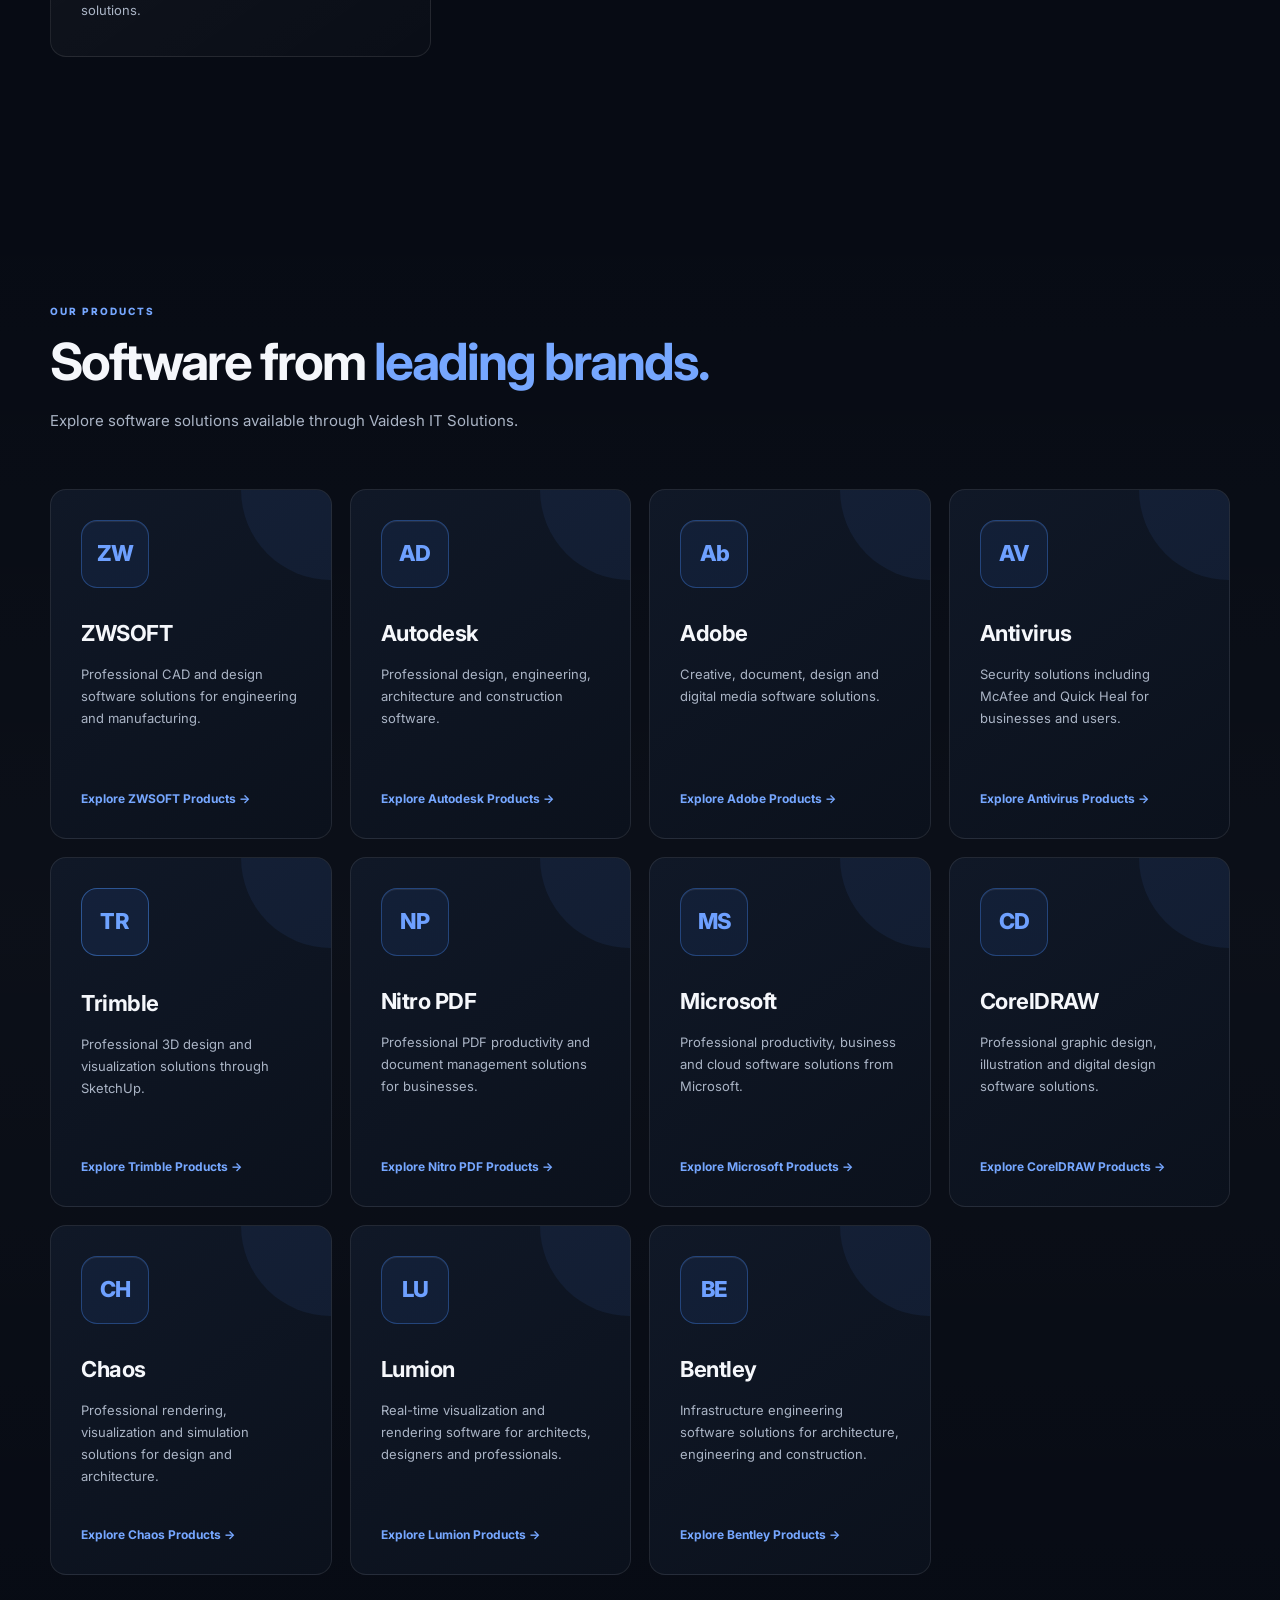
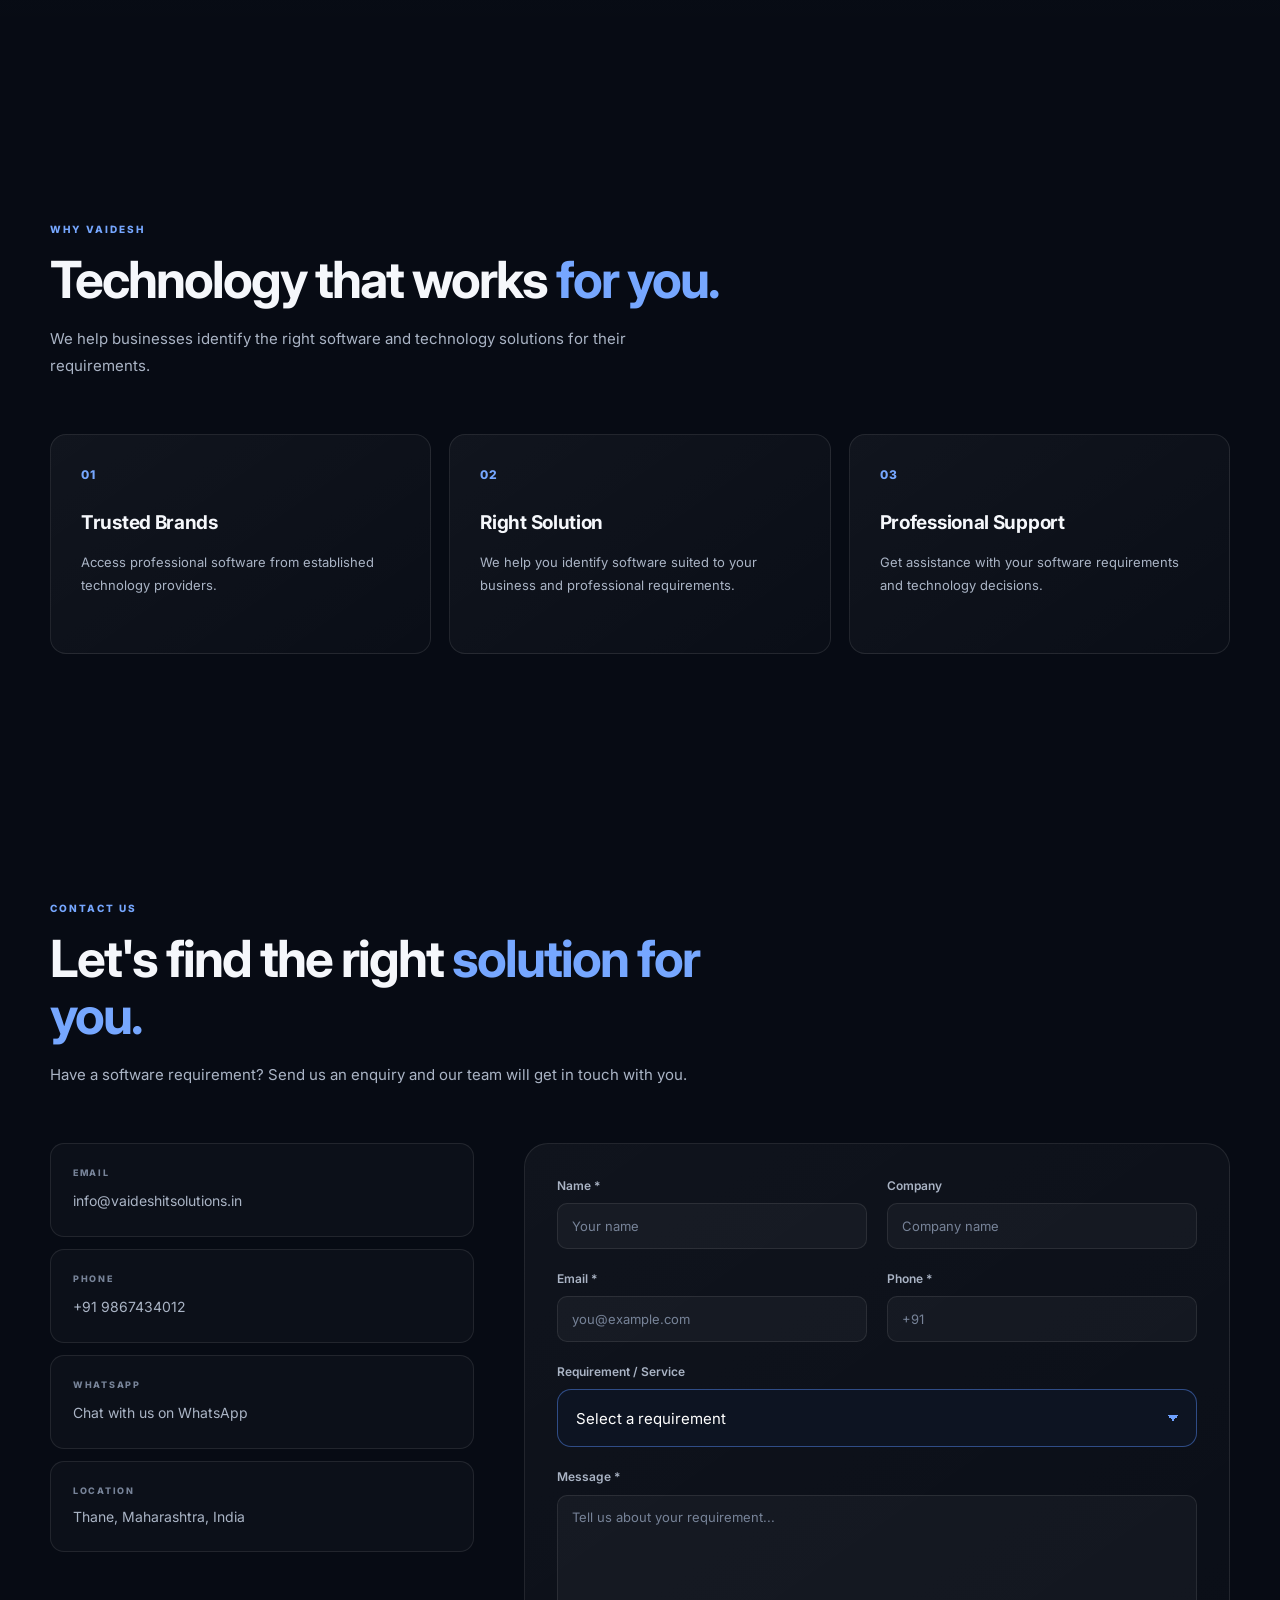
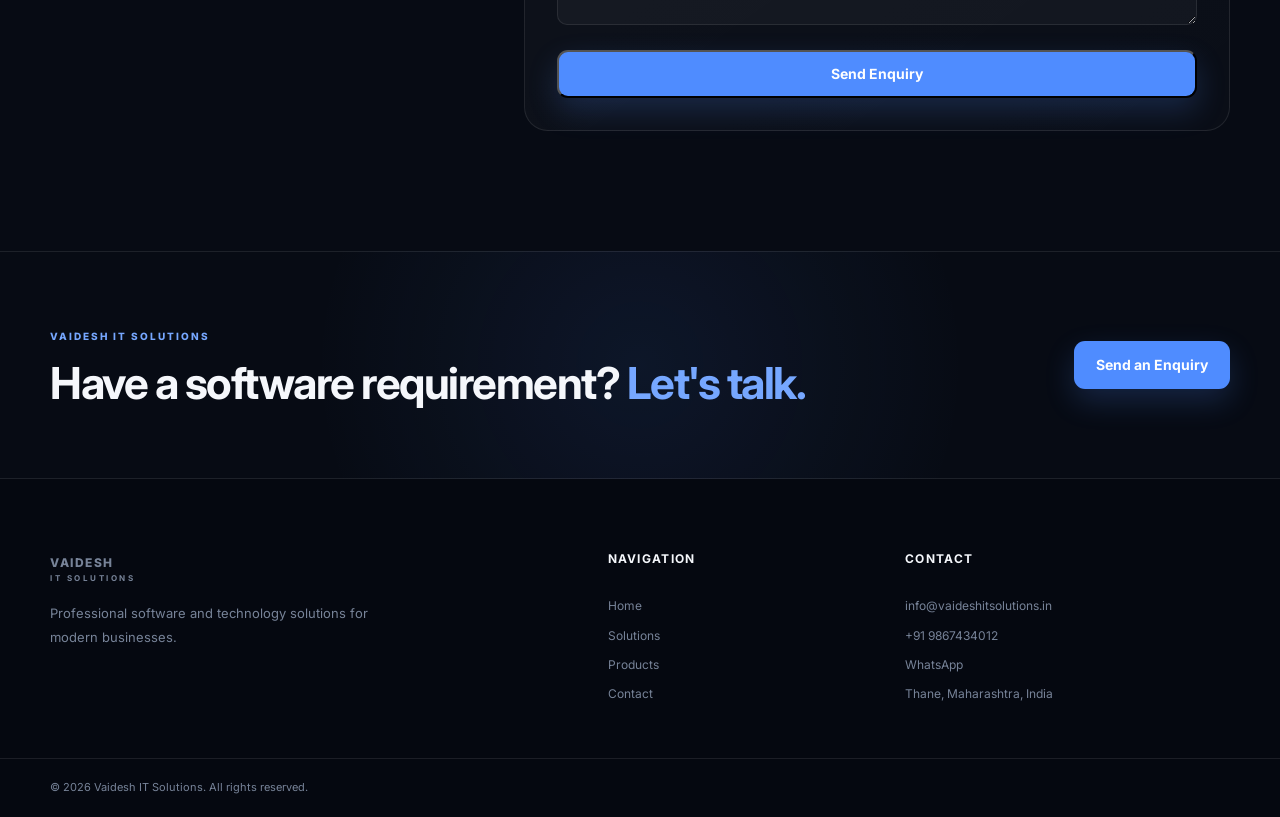
==== commit b1b60118: "Update index.html" ====
--- a/index.html
+++ b/index.html
@@ -5,7 +5,7 @@
     <meta name="viewport" content="width=device-width, initial-scale=1.0">
 
     <title>Vaidesh IT Solutions | Software & Technology Solutions</title>
-
+<link rel="icon" type="image/png" href="favicon.png">
     <meta name="description"
           content="Vaidesh IT Solutions provides professional software, CAD, cybersecurity and technology solutions for businesses.">
 
@@ -26,6 +26,8 @@
     <div class="container nav-container">
 
         <a href="#home" class="logo">
+            <img src="favicon.png" alt="Vaidesh IT Solutions Logo" class="logo-icon">
+            <div class="logo-text">
             <span>VAIDESH</span>
             <small>IT SOLUTIONS</small>
         </a>
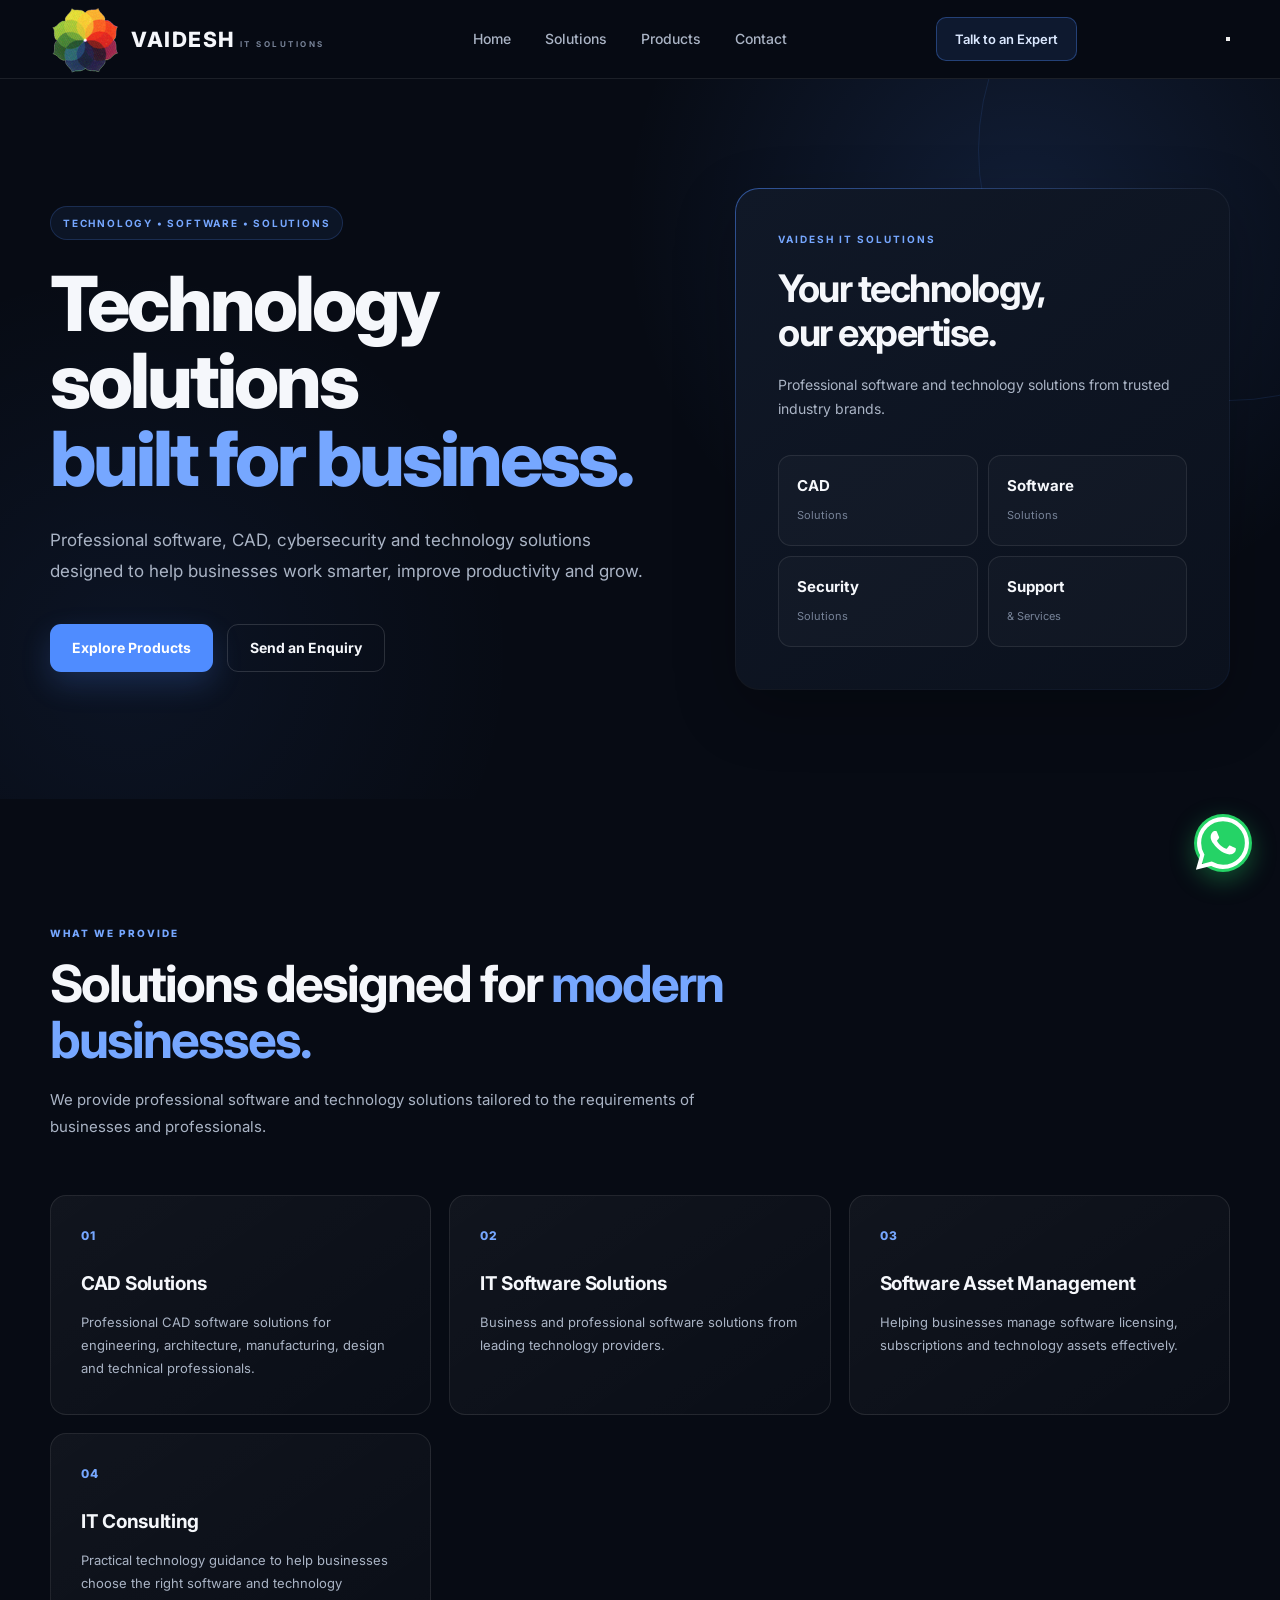
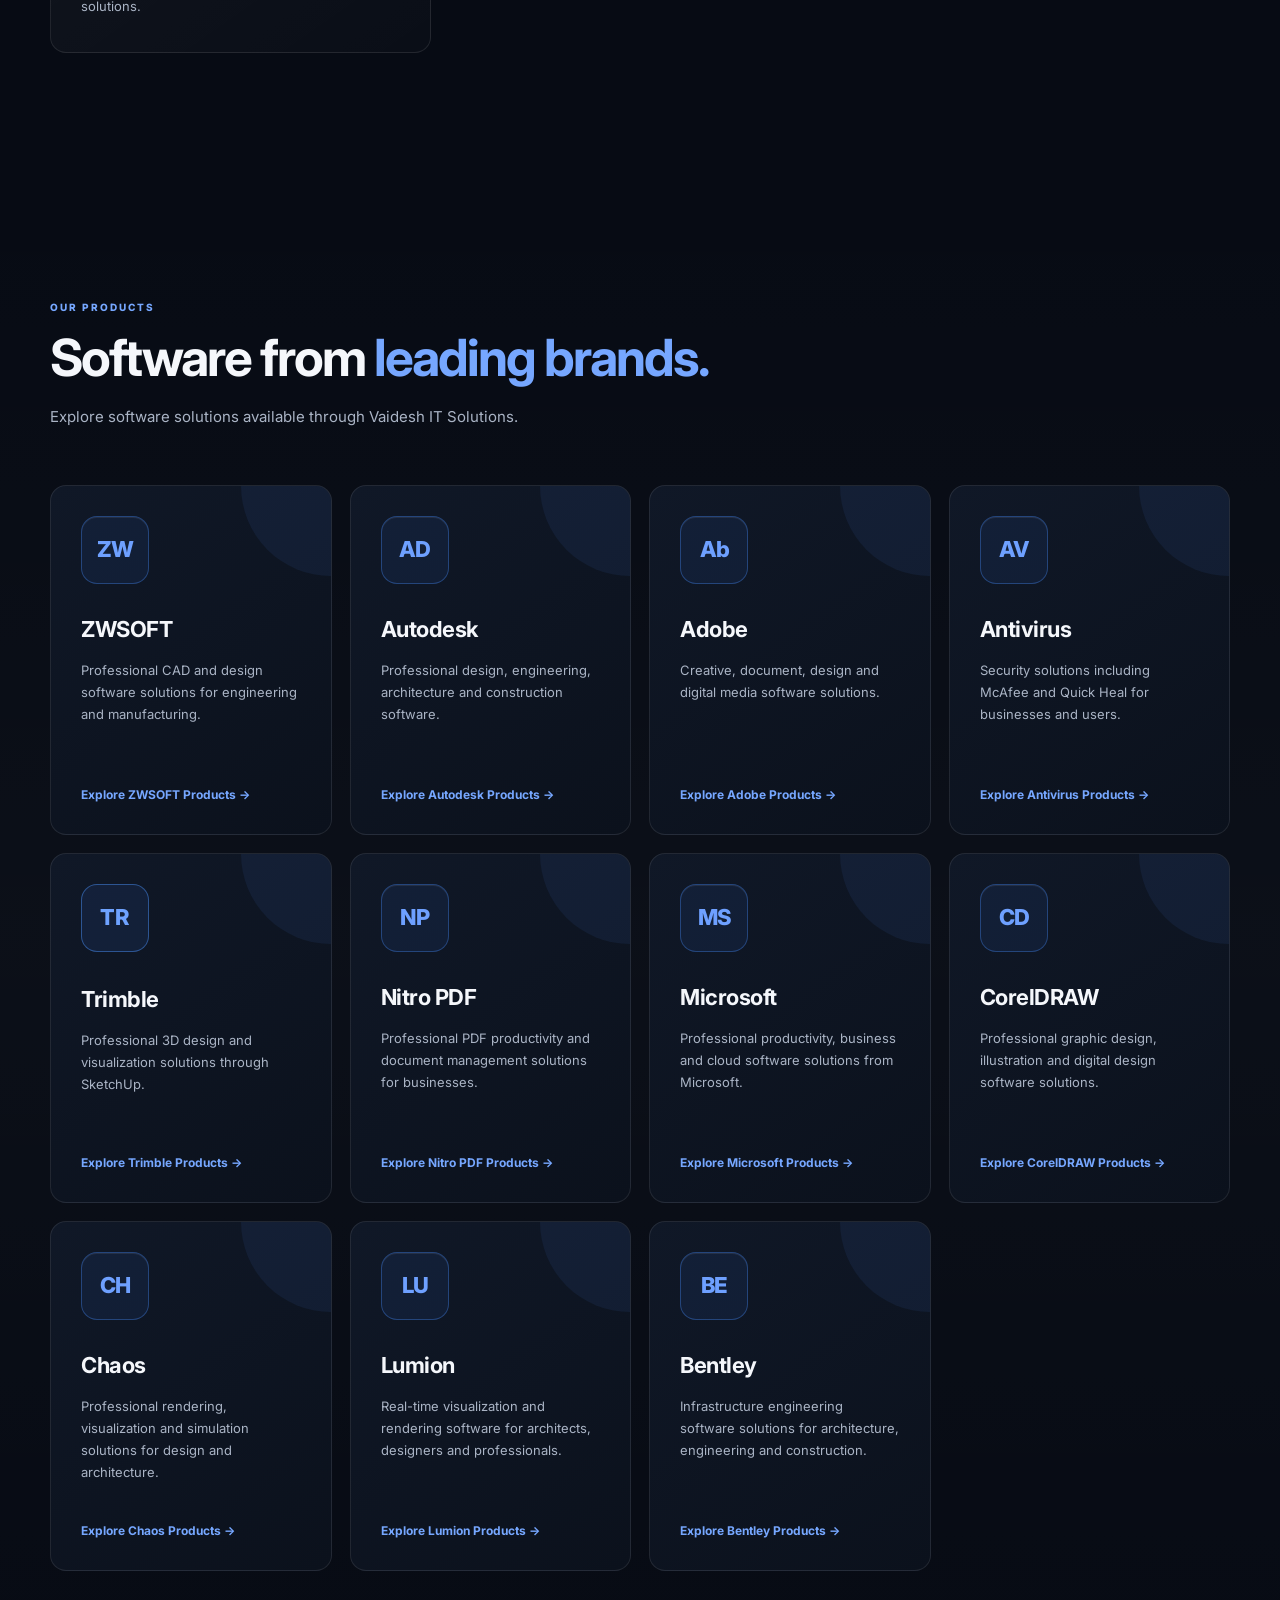
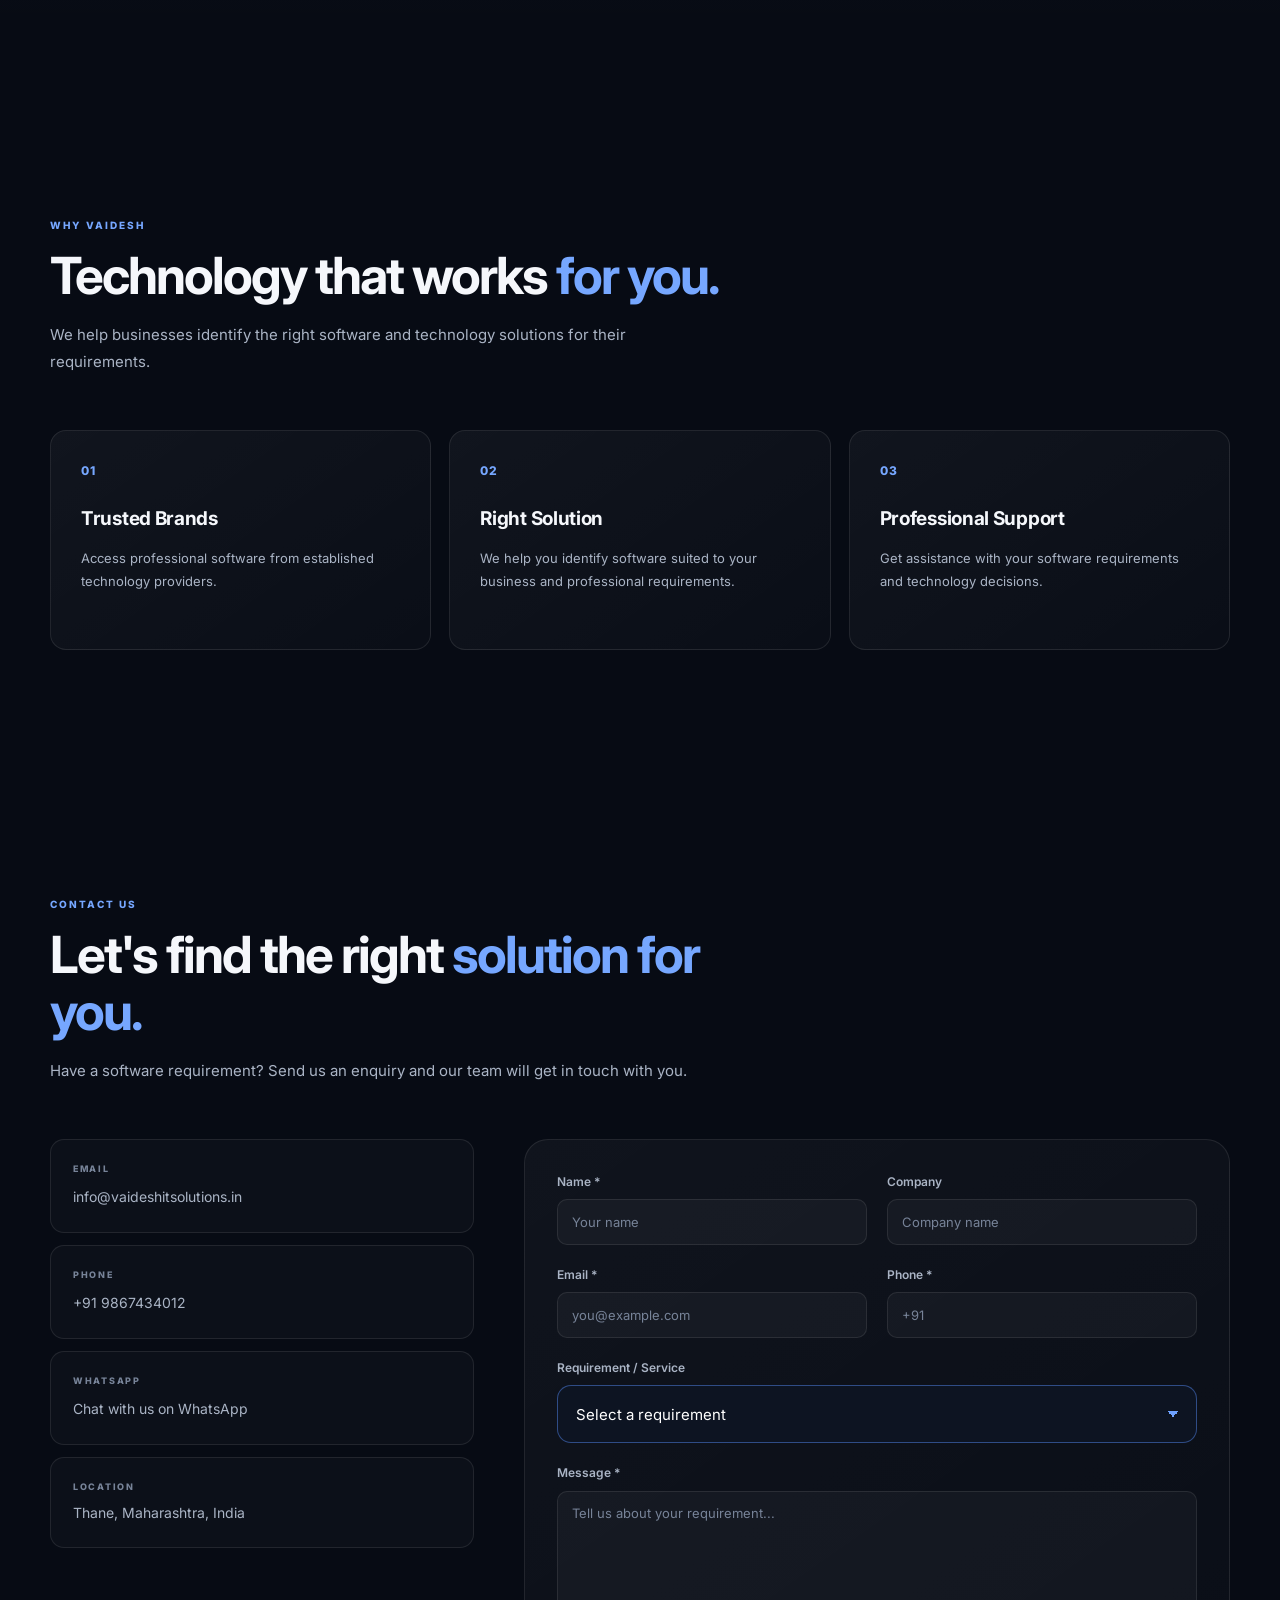
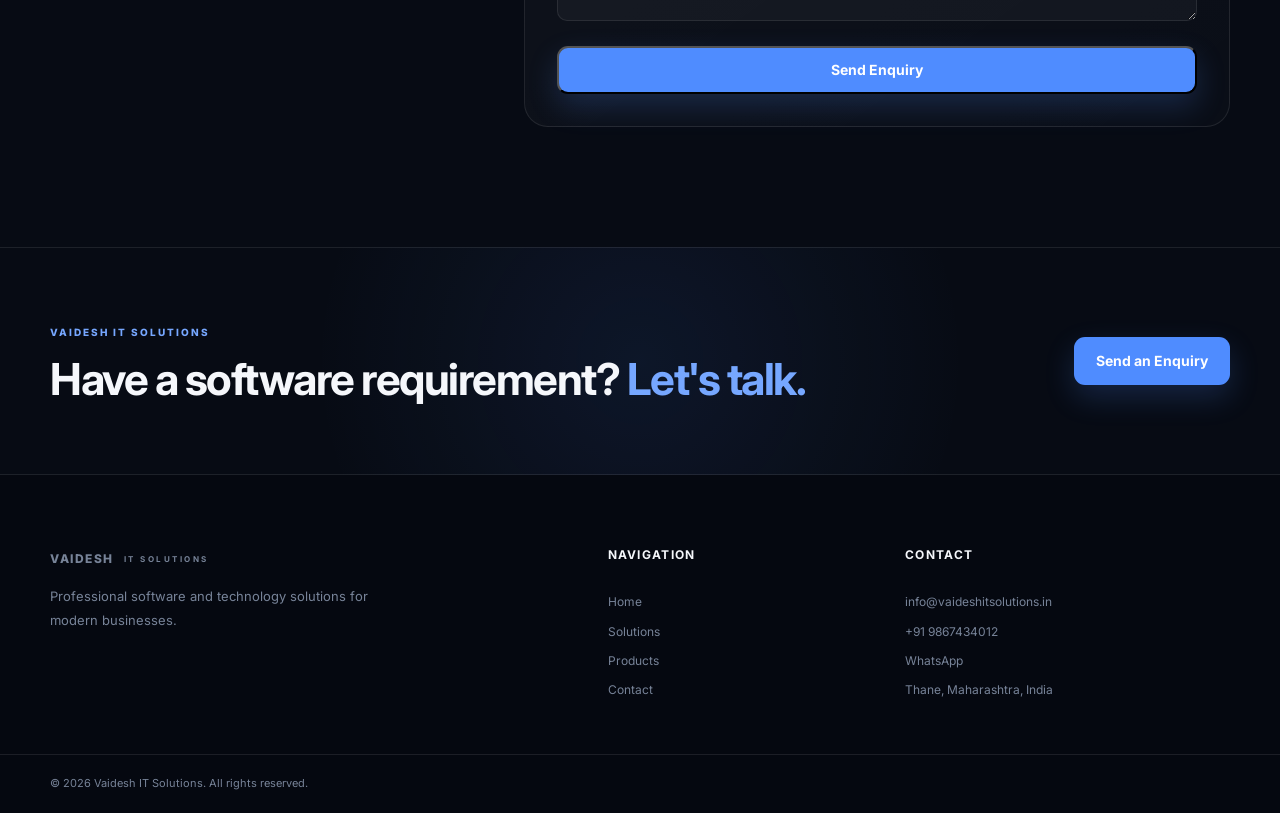
==== commit ae46043d: "Update index.html" ====
--- a/index.html
+++ b/index.html
@@ -26,11 +26,12 @@
     <div class="container nav-container">
 
         <a href="#home" class="logo">
-            <img src="favicon.png" alt="Vaidesh IT Solutions Logo" class="logo-icon">
-            <div class="logo-text">
-            <span>VAIDESH</span>
-            <small>IT SOLUTIONS</small>
-        </a>
+    <img src="favicon.png" alt="Vaidesh Logo">
+    <div>
+        <span>VAIDESH</span>
+        <small>IT SOLUTIONS</small>
+    </div>
+</a>
 
         <nav class="nav-links">
             <a href="#home">Home</a>
--- a/style.css
+++ b/style.css
@@ -110,8 +110,24 @@
 
 .logo {
     display: inline-flex;
+    flex-direction: row;
+    align-items: center;
+    line-height: 1;
+    gap: 10px;
+    text-decoration: none;
+}
+
+.logo-icon {
+    width: 32px;
+    height: 32px;
+    object-fit: contain;
+    display: block;
+    flex-shrink: 0;
+}
+
+.logo-text {
+    display: flex;
     flex-direction: column;
-    line-height: 1;
     gap: 5px;
 }
 
